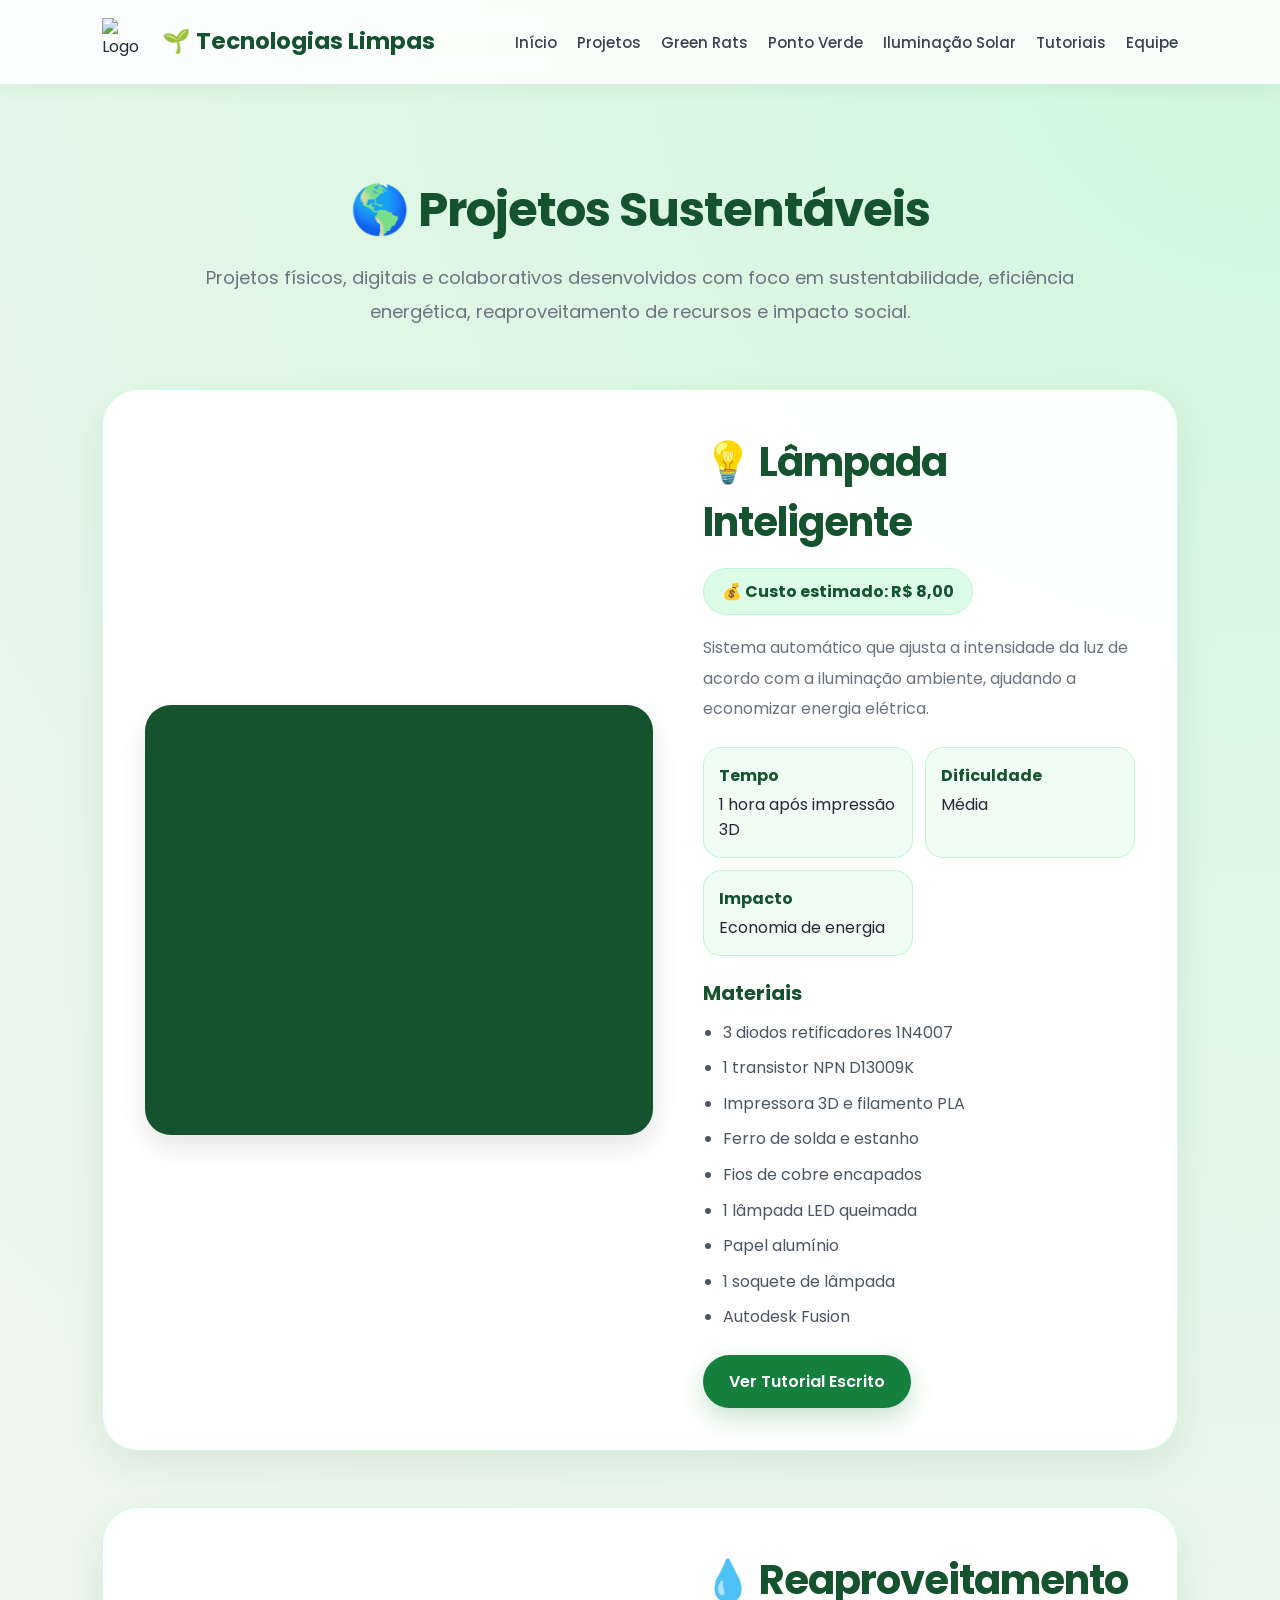
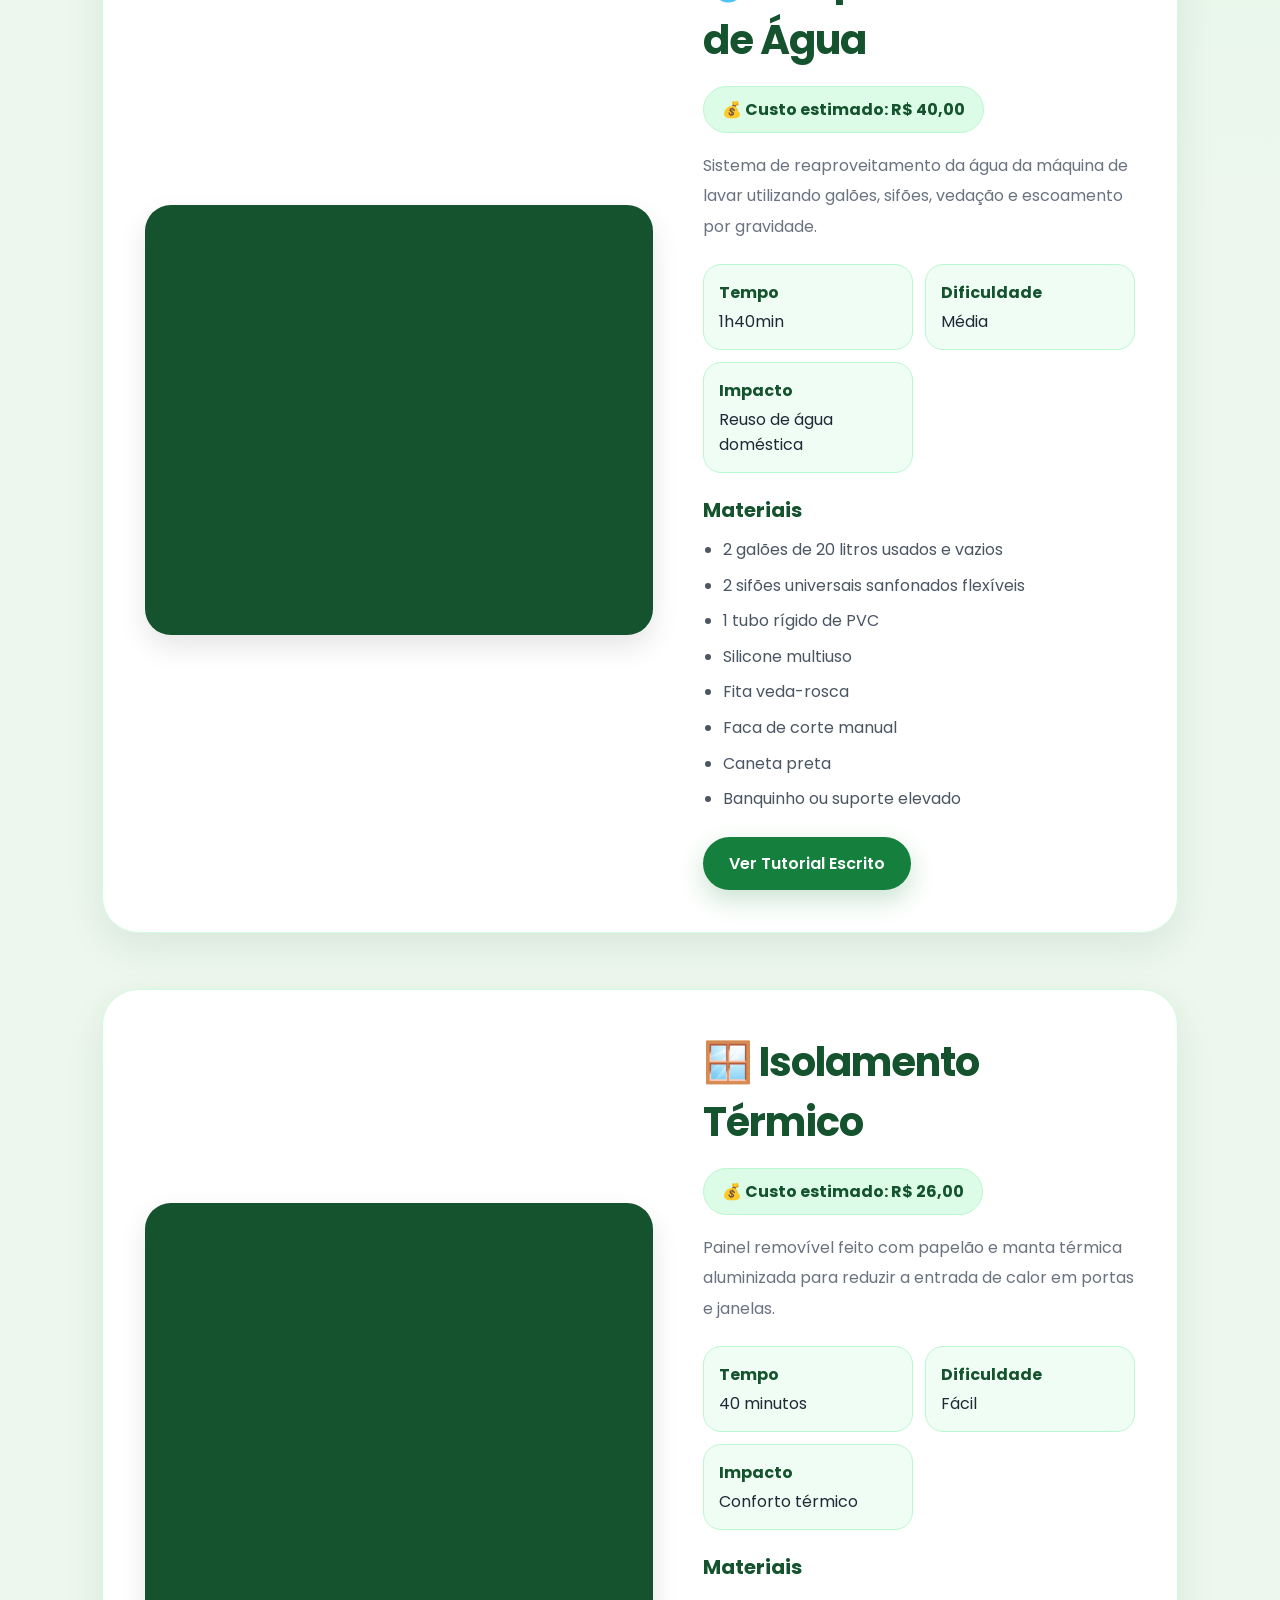
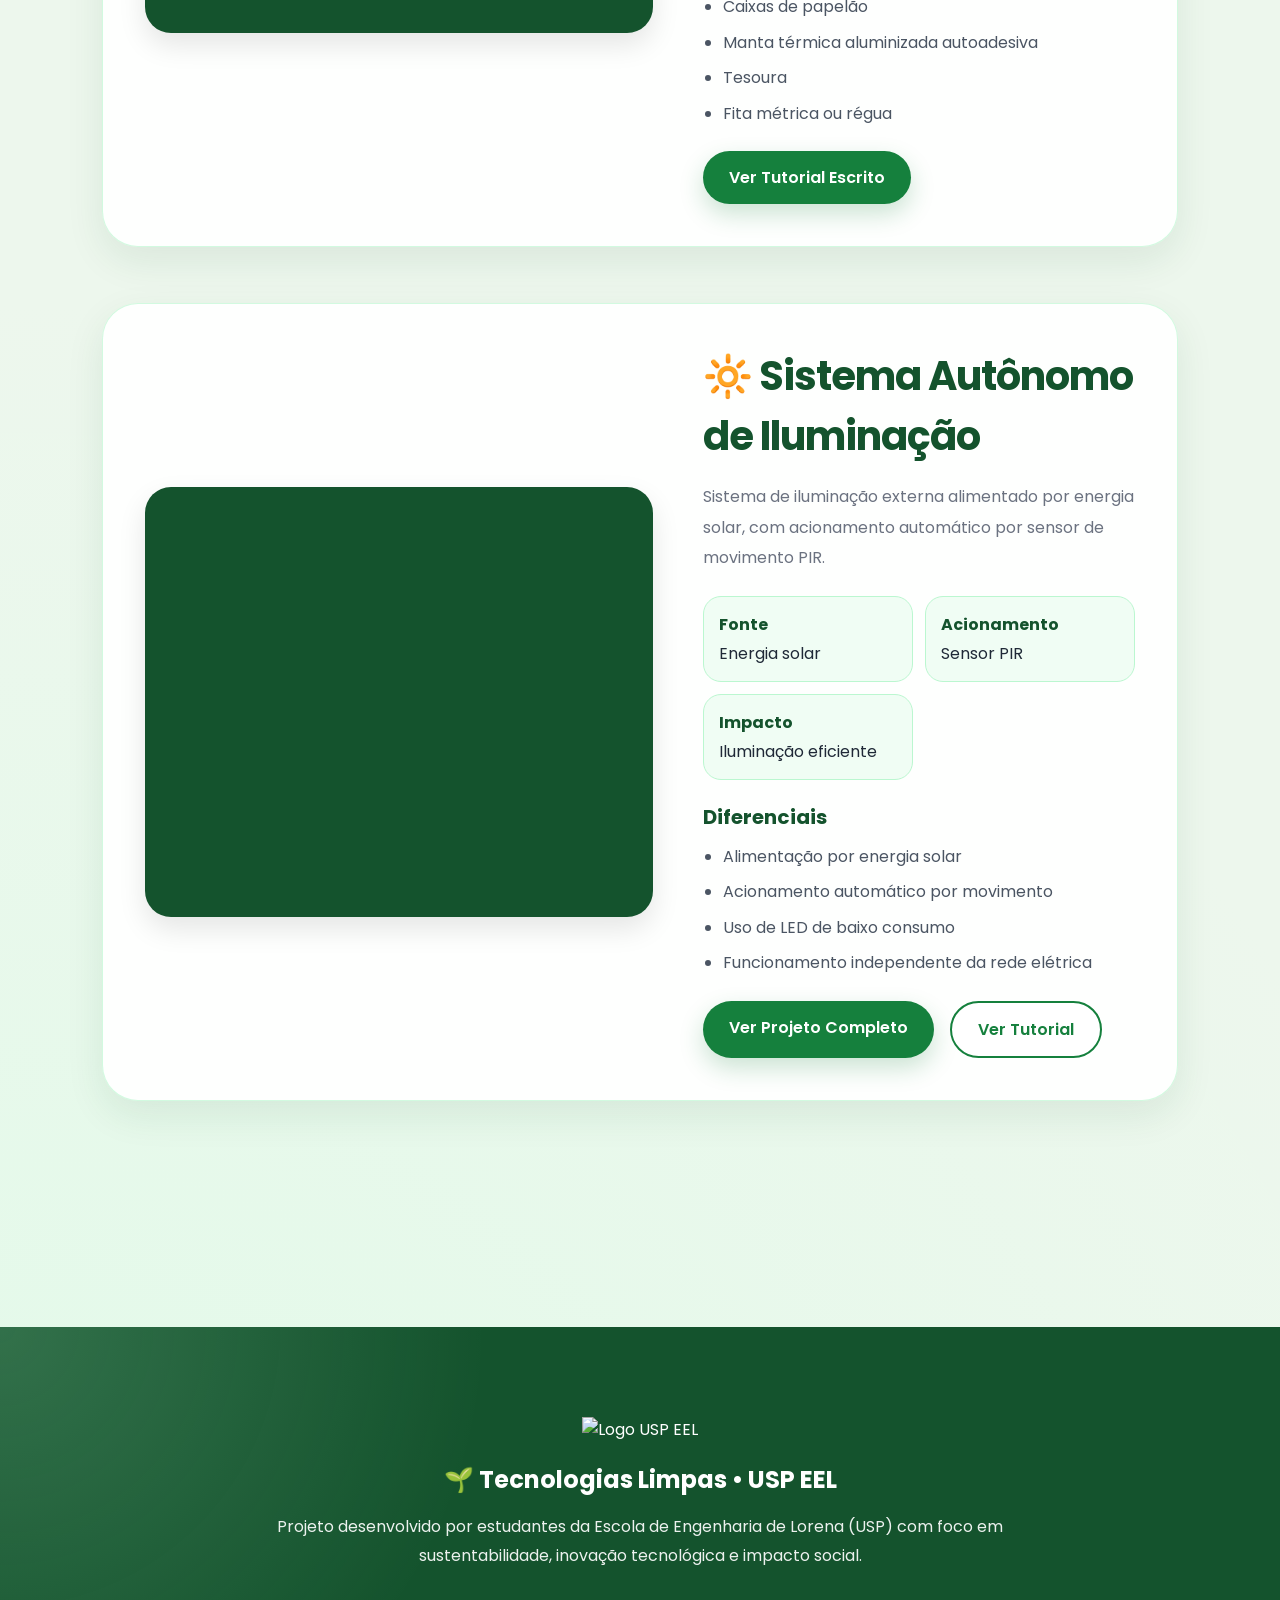
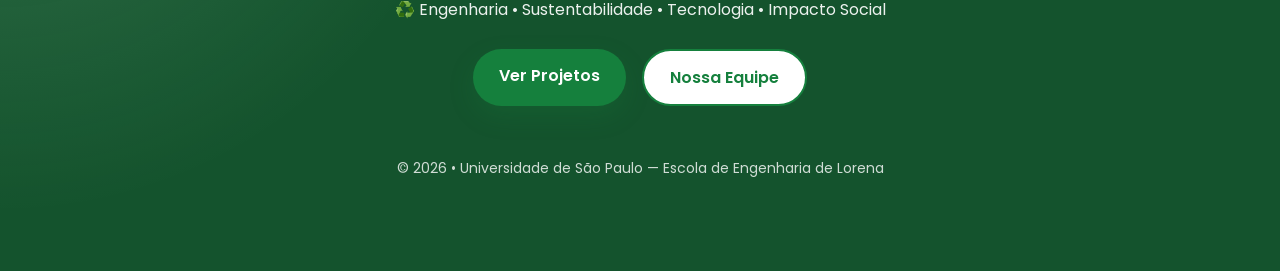
==== projetos.html @ 1d7a6097 "Add files via upload" ====
<!DOCTYPE html><html lang="pt-BR"><head><meta charset="UTF-8"><meta name="viewport" content="width=device-width, initial-scale=1.0"><title>Projetos Sustentáveis</title><link rel="preconnect" href="https://fonts.googleapis.com"><link href="https://fonts.googleapis.com/css2?family=Poppins:wght@300;400;500;600;700&display=swap" rel="stylesheet"><link rel="stylesheet" href="style.css"></head><body><nav>
  <div class="logo"><img src="logo2.png" alt="Logo USP EEL"><h2>🌱 Tecnologias Limpas</h2></div>
  <div class="menu">
    <a href="index.html">Início</a><a href="projetos.html">Projetos</a><a href="greenrats.html">Green Rats</a><a href="pontoverde.html">Ponto Verde</a><a href="sistema.html">Iluminação Solar</a><a href="tutoriais.html">Tutoriais</a><a href="equipe.html">Equipe</a>
  </div>
</nav><section><div class="section-title"><h2>🌎 Projetos Sustentáveis</h2><p>Projetos físicos, digitais e colaborativos desenvolvidos com foco em sustentabilidade, eficiência energética, reaproveitamento de recursos e impacto social.</p></div>
<div class="project"><iframe src="https://www.youtube.com/embed/LQxOtTOonhw" title="Tutorial Lâmpada Inteligente" allowfullscreen></iframe><div class="project-content"><h3>💡 Lâmpada Inteligente</h3><span class="badge">💰 Custo estimado: R$ 8,00</span><p>Sistema automático que ajusta a intensidade da luz de acordo com a iluminação ambiente, ajudando a economizar energia elétrica.</p><div class="info-panel"><div class="info-item"><strong>Tempo</strong>1 hora após impressão 3D</div><div class="info-item"><strong>Dificuldade</strong>Média</div><div class="info-item"><strong>Impacto</strong>Economia de energia</div></div><h4>Materiais</h4><ul><li>3 diodos retificadores 1N4007</li><li>1 transistor NPN D13009K</li><li>Impressora 3D e filamento PLA</li><li>Ferro de solda e estanho</li><li>Fios de cobre encapados</li><li>1 lâmpada LED queimada</li><li>Papel alumínio</li><li>1 soquete de lâmpada</li><li>Autodesk Fusion</li></ul><a href="tutoriais.html#lampada" class="btn btn-primary">Ver Tutorial Escrito</a></div></div>
<div class="project"><iframe src="https://www.youtube.com/embed/k5P3YlL3Qps" title="Tutorial Reaproveitamento de Água" allowfullscreen></iframe><div class="project-content"><h3>💧 Reaproveitamento de Água</h3><span class="badge">💰 Custo estimado: R$ 40,00</span><p>Sistema de reaproveitamento da água da máquina de lavar utilizando galões, sifões, vedação e escoamento por gravidade.</p><div class="info-panel"><div class="info-item"><strong>Tempo</strong>1h40min</div><div class="info-item"><strong>Dificuldade</strong>Média</div><div class="info-item"><strong>Impacto</strong>Reuso de água doméstica</div></div><h4>Materiais</h4><ul><li>2 galões de 20 litros usados e vazios</li><li>2 sifões universais sanfonados flexíveis</li><li>1 tubo rígido de PVC</li><li>Silicone multiuso</li><li>Fita veda-rosca</li><li>Faca de corte manual</li><li>Caneta preta</li><li>Banquinho ou suporte elevado</li></ul><a href="tutoriais.html#agua" class="btn btn-primary">Ver Tutorial Escrito</a></div></div>
<div class="project"><iframe src="https://www.youtube.com/embed/saBxbxxg36w" title="Tutorial Isolamento Térmico" allowfullscreen></iframe><div class="project-content"><h3>🪟 Isolamento Térmico</h3><span class="badge">💰 Custo estimado: R$ 26,00</span><p>Painel removível feito com papelão e manta térmica aluminizada para reduzir a entrada de calor em portas e janelas.</p><div class="info-panel"><div class="info-item"><strong>Tempo</strong>40 minutos</div><div class="info-item"><strong>Dificuldade</strong>Fácil</div><div class="info-item"><strong>Impacto</strong>Conforto térmico</div></div><h4>Materiais</h4><ul><li>Caixas de papelão</li><li>Manta térmica aluminizada autoadesiva</li><li>Tesoura</li><li>Fita métrica ou régua</li></ul><a href="tutoriais.html#manta" class="btn btn-primary">Ver Tutorial Escrito</a></div></div>
<div class="project"><iframe src="https://www.youtube.com/embed/UAhFJ_pYkPs" title="Sistema Autônomo de Iluminação" allowfullscreen></iframe><div class="project-content"><h3>🔆 Sistema Autônomo de Iluminação</h3><p>Sistema de iluminação externa alimentado por energia solar, com acionamento automático por sensor de movimento PIR.</p><div class="info-panel"><div class="info-item"><strong>Fonte</strong>Energia solar</div><div class="info-item"><strong>Acionamento</strong>Sensor PIR</div><div class="info-item"><strong>Impacto</strong>Iluminação eficiente</div></div><h4>Diferenciais</h4><ul><li>Alimentação por energia solar</li><li>Acionamento automático por movimento</li><li>Uso de LED de baixo consumo</li><li>Funcionamento independente da rede elétrica</li></ul><div class="buttons"><a href="sistema.html" class="btn btn-primary">Ver Projeto Completo</a><a href="tutoriais.html#sistema" class="btn btn-secondary">Ver Tutorial</a></div></div></div></section><footer>
  <img src="logo2.png" alt="Logo USP EEL">
  <h2>🌱 Tecnologias Limpas • USP EEL</h2>
  <p>Projeto desenvolvido por estudantes da Escola de Engenharia de Lorena (USP) com foco em sustentabilidade, inovação tecnológica e impacto social.</p><br>
  <p>♻️ Engenharia • Sustentabilidade • Tecnologia • Impacto Social</p><br>
  <div class="buttons" style="justify-content:center;"><a href="projetos.html" class="btn btn-primary">Ver Projetos</a><a href="equipe.html" class="btn btn-secondary" style="background:white;">Nossa Equipe</a></div><br><br>
  <p style="font-size:14px; opacity:0.8;">© 2026 • Universidade de São Paulo — Escola de Engenharia de Lorena</p>
</footer><button id="topBtn" onclick="window.scrollTo({top:0, behavior:'smooth'})">↑</button><script src="script.js"></script></body></html>
---- style.css ----
/* =========================================================
   TECNOLOGIAS LIMPAS • USP EEL
   style.css — versão organizada e melhorada
   ========================================================= */

/* =========================
   RESET E BASE
   ========================= */

* {
  margin: 0;
  padding: 0;
  box-sizing: border-box;
  font-family: "Poppins", sans-serif;
}

html {
  scroll-behavior: smooth;
}

body {
  background:
    radial-gradient(circle at top right, rgba(187, 247, 208, 0.55), transparent 35%),
    radial-gradient(circle at bottom left, rgba(220, 252, 231, 0.75), transparent 30%),
    #edf7ed;
  color: #1f2937;
  overflow-x: hidden;
}

img,
iframe {
  max-width: 100%;
}

::selection {
  background: #bbf7d0;
  color: #14532d;
}

/* =========================
   NAVBAR
   ========================= */

nav {
  width: 100%;
  padding: 18px 8%;
  display: flex;
  justify-content: space-between;
  align-items: center;
  position: sticky;
  top: 0;
  z-index: 999;
  background: rgba(255, 255, 255, 0.86);
  backdrop-filter: blur(14px);
  box-shadow: 0 2px 18px rgba(20, 83, 45, 0.08);
}

.logo {
  display: flex;
  align-items: center;
  gap: 12px;
}

.logo img {
  width: 48px;
  height: 48px;
  object-fit: contain;
}

.logo h2 {
  color: #14532d;
  font-size: 23px;
  font-weight: 700;
  line-height: 1.2;
}

.menu {
  display: flex;
  align-items: center;
  gap: 20px;
  flex-wrap: wrap;
}

.menu a {
  text-decoration: none;
  color: #374151;
  font-weight: 500;
  font-size: 15px;
  transition: 0.3s ease;
}

.menu a:hover {
  color: #15803d;
}

/* =========================
   BOTÕES E BADGES
   ========================= */

.buttons {
  display: flex;
  gap: 16px;
  flex-wrap: wrap;
}

.btn {
  padding: 14px 26px;
  border-radius: 999px;
  text-decoration: none;
  font-weight: 600;
  transition: 0.3s ease;
  display: inline-block;
}

.btn-primary {
  background: #15803d;
  color: white;
  box-shadow: 0 10px 24px rgba(21, 128, 61, 0.22);
}

.btn-primary:hover {
  background: #166534;
  transform: translateY(-3px);
}

.btn-secondary {
  border: 2px solid #15803d;
  color: #15803d;
  background: white;
}

.btn-secondary:hover {
  background: #dcfce7;
  transform: translateY(-3px);
}

.badge {
  display: inline-block;
  background: #dcfce7;
  color: #14532d;
  padding: 10px 18px;
  border-radius: 999px;
  font-weight: 700;
  margin-bottom: 18px;
  border: 1px solid #bbf7d0;
}

/* =========================
   HERO
   ========================= */

.hero {
  min-height: 90vh;
  display: flex;
  align-items: center;
  justify-content: space-between;
  gap: 70px;
  padding: 105px 8%;
  position: relative;
}

.hero::before {
  content: "";
  position: absolute;
  width: 540px;
  height: 540px;
  background: #bbf7d0;
  border-radius: 50%;
  filter: blur(130px);
  top: -140px;
  right: -130px;
  z-index: -1;
}

.hero-text {
  flex: 1;
}

.hero-text span {
  background: #dcfce7;
  color: #166534;
  padding: 10px 20px;
  border-radius: 999px;
  display: inline-block;
  margin-bottom: 25px;
  font-weight: 600;
  font-size: 14px;
}

.hero-text h1 {
  font-size: clamp(44px, 6vw, 72px);
  line-height: 1.08;
  color: #14532d;
  margin-bottom: 25px;
  letter-spacing: -2px;
}

.hero-text p {
  color: #4b5563;
  font-size: 20px;
  line-height: 1.9;
  margin-bottom: 35px;
  max-width: 720px;
}

.hero-image {
  flex: 1;
  text-align: center;
}

.hero-image img {
  width: 100%;
  max-width: 470px;
  max-height: 470px;
  object-fit: contain;
  display: block;
  margin: auto;
  animation: floatLogo 4.5s ease-in-out infinite;
}

@keyframes floatLogo {
  0% {
    transform: translateY(0);
  }

  50% {
    transform: translateY(-12px);
  }

  100% {
    transform: translateY(0);
  }
}

/* =========================
   SEÇÕES
   ========================= */

section {
  padding: 90px 8%;
}

.section-title {
  text-align: center;
  margin-bottom: 60px;
}

.section-title h2 {
  font-size: clamp(34px, 4vw, 48px);
  color: #14532d;
  margin-bottom: 15px;
  letter-spacing: -1px;
}

.section-title p {
  max-width: 880px;
  margin: auto;
  color: #6b7280;
  line-height: 1.9;
  font-size: 18px;
}

/* =========================
   CARDS
   ========================= */

.cards {
  display: grid;
  grid-template-columns: repeat(auto-fit, minmax(250px, 1fr));
  gap: 28px;
}

.card {
  background: rgba(255, 255, 255, 0.93);
  padding: 32px;
  border-radius: 30px;
  box-shadow: 0 12px 32px rgba(20, 83, 45, 0.08);
  border: 1px solid rgba(187, 247, 208, 0.55);
  transition: 0.3s ease;
}

.card:hover {
  transform: translateY(-8px);
  box-shadow: 0 18px 42px rgba(20, 83, 45, 0.12);
}

.card h3 {
  color: #166534;
  margin-bottom: 15px;
  font-size: 24px;
}

.card p {
  color: #6b7280;
  line-height: 1.9;
}

/* =========================
   PROJETOS
   ========================= */

.project {
  min-height: 75vh;
  display: grid;
  grid-template-columns: 1.08fr 0.92fr;
  gap: 50px;
  align-items: center;
  background: rgba(255, 255, 255, 0.95);
  border-radius: 36px;
  padding: 42px;
  margin-bottom: 56px;
  box-shadow: 0 14px 38px rgba(20, 83, 45, 0.09);
  border: 1px solid rgba(187, 247, 208, 0.65);
}

.project img {
  width: 100%;
  max-width: 560px;
  max-height: 440px;
  object-fit: cover;
  border-radius: 26px;
  display: block;
  margin: auto;
  box-shadow: 0 10px 26px rgba(0, 0, 0, 0.08);
}

.project iframe {
  width: 100%;
  height: 430px;
  border: none;
  border-radius: 26px;
  box-shadow: 0 12px 28px rgba(0, 0, 0, 0.1);
  background: #14532d;
}

.project-content h3 {
  font-size: clamp(30px, 3.5vw, 40px);
  color: #14532d;
  margin-bottom: 16px;
  letter-spacing: -1px;
}

.project-content h4 {
  color: #14532d;
  margin-bottom: 12px;
  font-size: 20px;
}

.project-content p {
  color: #6b7280;
  line-height: 1.9;
  margin-bottom: 20px;
}

.project-content ul {
  padding-left: 20px;
  margin-bottom: 25px;
}

.project-content li {
  margin-bottom: 10px;
  color: #4b5563;
  line-height: 1.6;
}

/* =========================
   PAINEL DE INFORMAÇÕES
   ========================= */

.info-panel {
  display: grid;
  grid-template-columns: repeat(auto-fit, minmax(145px, 1fr));
  gap: 12px;
  margin: 22px 0;
}

.info-item {
  background: #f0fdf4;
  border: 1px solid #bbf7d0;
  padding: 15px;
  border-radius: 18px;
}

.info-item strong {
  color: #14532d;
  display: block;
  margin-bottom: 4px;
}

/* =========================
   TUTORIAIS
   ========================= */

.tutorial {
  background: rgba(255, 255, 255, 0.95);
  padding: 42px;
  border-radius: 36px;
  margin-bottom: 46px;
  box-shadow: 0 14px 38px rgba(20, 83, 45, 0.09);
  border: 1px solid rgba(187, 247, 208, 0.65);
}

.tutorial h3 {
  color: #14532d;
  margin-bottom: 25px;
  font-size: clamp(28px, 3vw, 36px);
}

.step {
  margin-bottom: 25px;
}

.step h4 {
  color: #15803d;
  margin-bottom: 10px;
  font-size: 20px;
}

.step p {
  color: #4b5563;
  line-height: 1.9;
}

/* =========================
   FOOTER
   ========================= */

footer {
  background:
    radial-gradient(circle at top left, rgba(187, 247, 208, 0.18), transparent 35%),
    #14532d;
  color: white;
  padding: 90px 8%;
  margin-top: 80px;
  text-align: center;
}

footer img {
  width: 76px;
  margin-bottom: 20px;
}

footer h2 {
  margin-bottom: 16px;
}

footer p {
  max-width: 820px;
  margin: auto;
  line-height: 1.8;
  opacity: 0.92;
}

/* =========================
   BOTÃO VOLTAR AO TOPO
   ========================= */

#topBtn {
  position: fixed;
  right: 22px;
  bottom: 22px;
  width: 46px;
  height: 46px;
  border: none;
  border-radius: 50%;
  background: #15803d;
  color: white;
  font-size: 22px;
  cursor: pointer;
  display: none;
  box-shadow: 0 8px 20px rgba(0, 0, 0, 0.18);
  z-index: 999;
}

/* =========================
   RESPONSIVO
   ========================= */

@media (max-width: 1000px) {
  nav {
    flex-direction: column;
    gap: 18px;
  }

  .menu {
    justify-content: center;
  }

  .hero {
    flex-direction: column;
    text-align: center;
    padding-top: 80px;
  }

  .hero-text p {
    margin-left: auto;
    margin-right: auto;
  }

  .buttons {
    justify-content: center;
  }

  .project {
    grid-template-columns: 1fr;
    min-height: auto;
  }

  .project iframe {
    height: 320px;
  }
}

@media (max-width: 600px) {
  .logo h2 {
    font-size: 19px;
  }

  .menu {
    gap: 14px;
  }

  .menu a {
    font-size: 14px;
  }

  section {
    padding: 70px 6%;
  }

  .hero-text h1 {
    font-size: 42px;
  }

  .hero-text p {
    font-size: 17px;
  }

  .project,
  .tutorial,
  .card {
    padding: 25px;
  }

  .project iframe {
    height: 260px;
  }
}
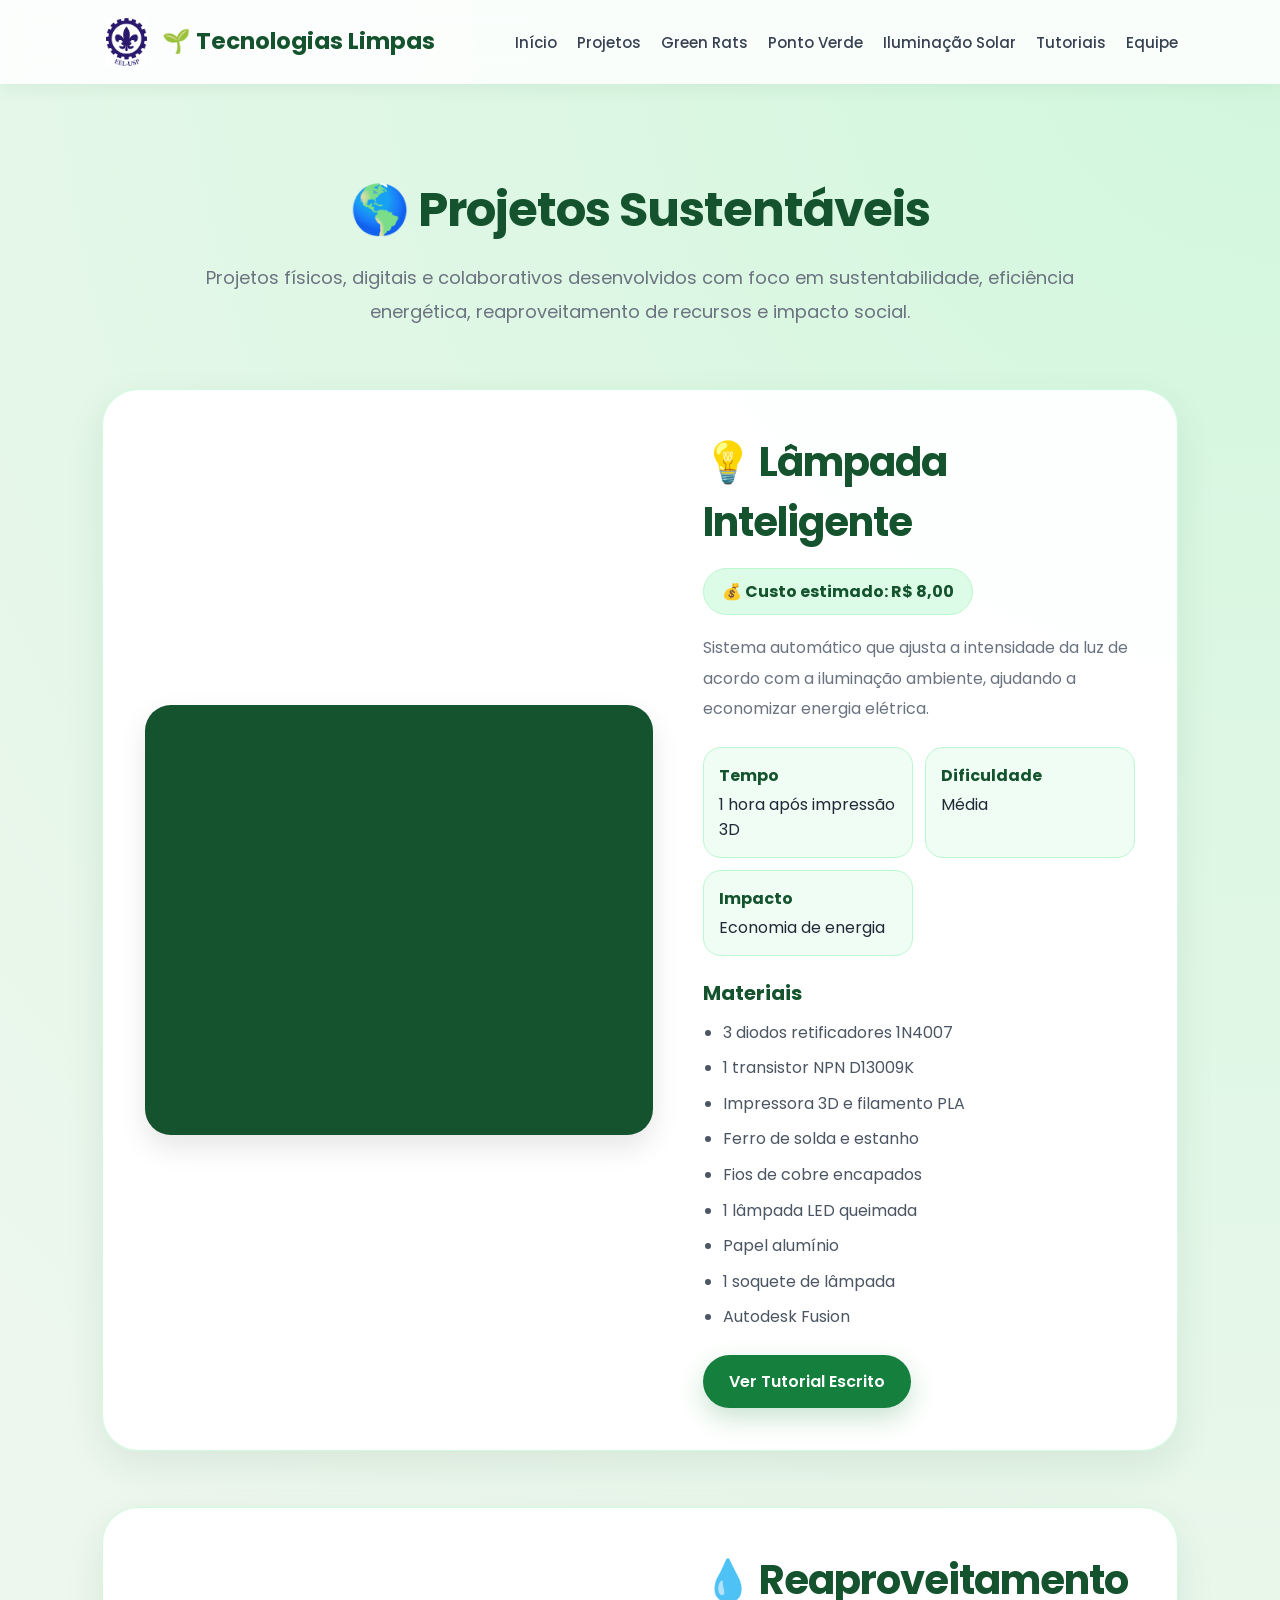
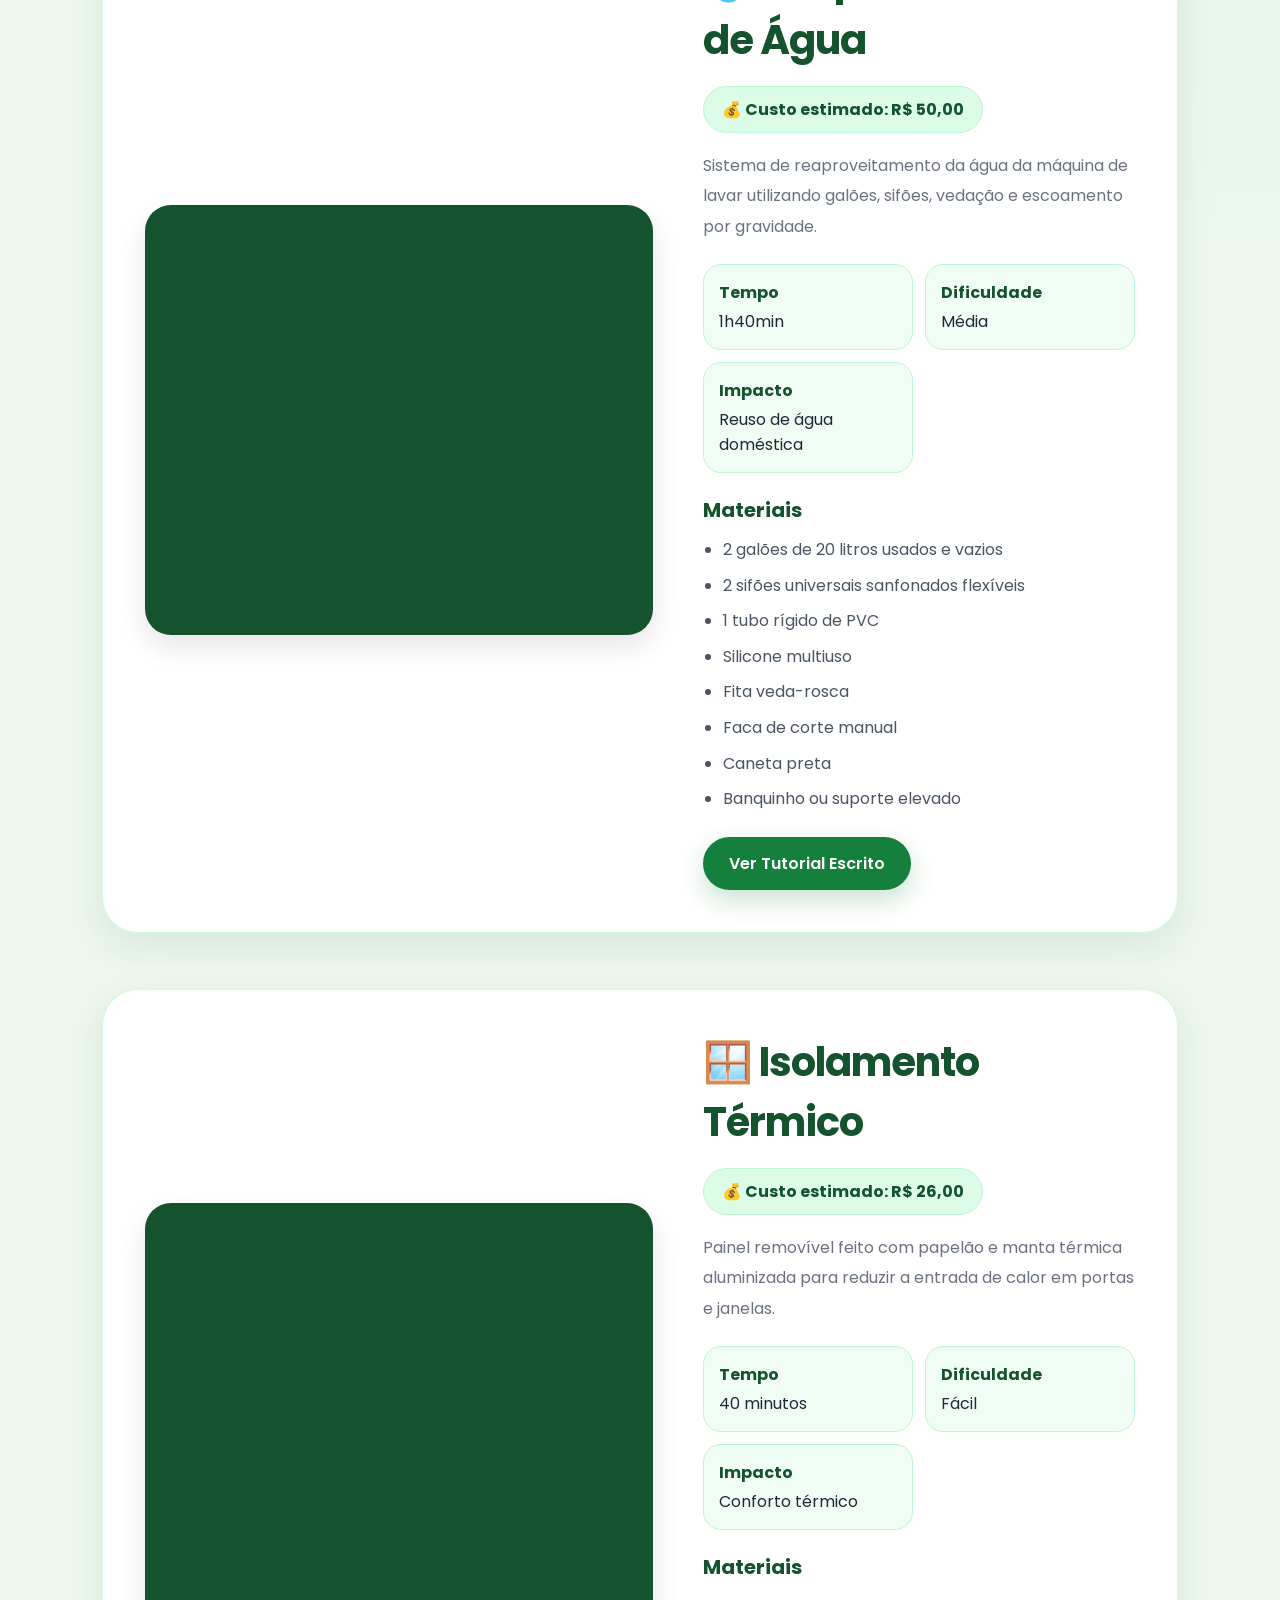
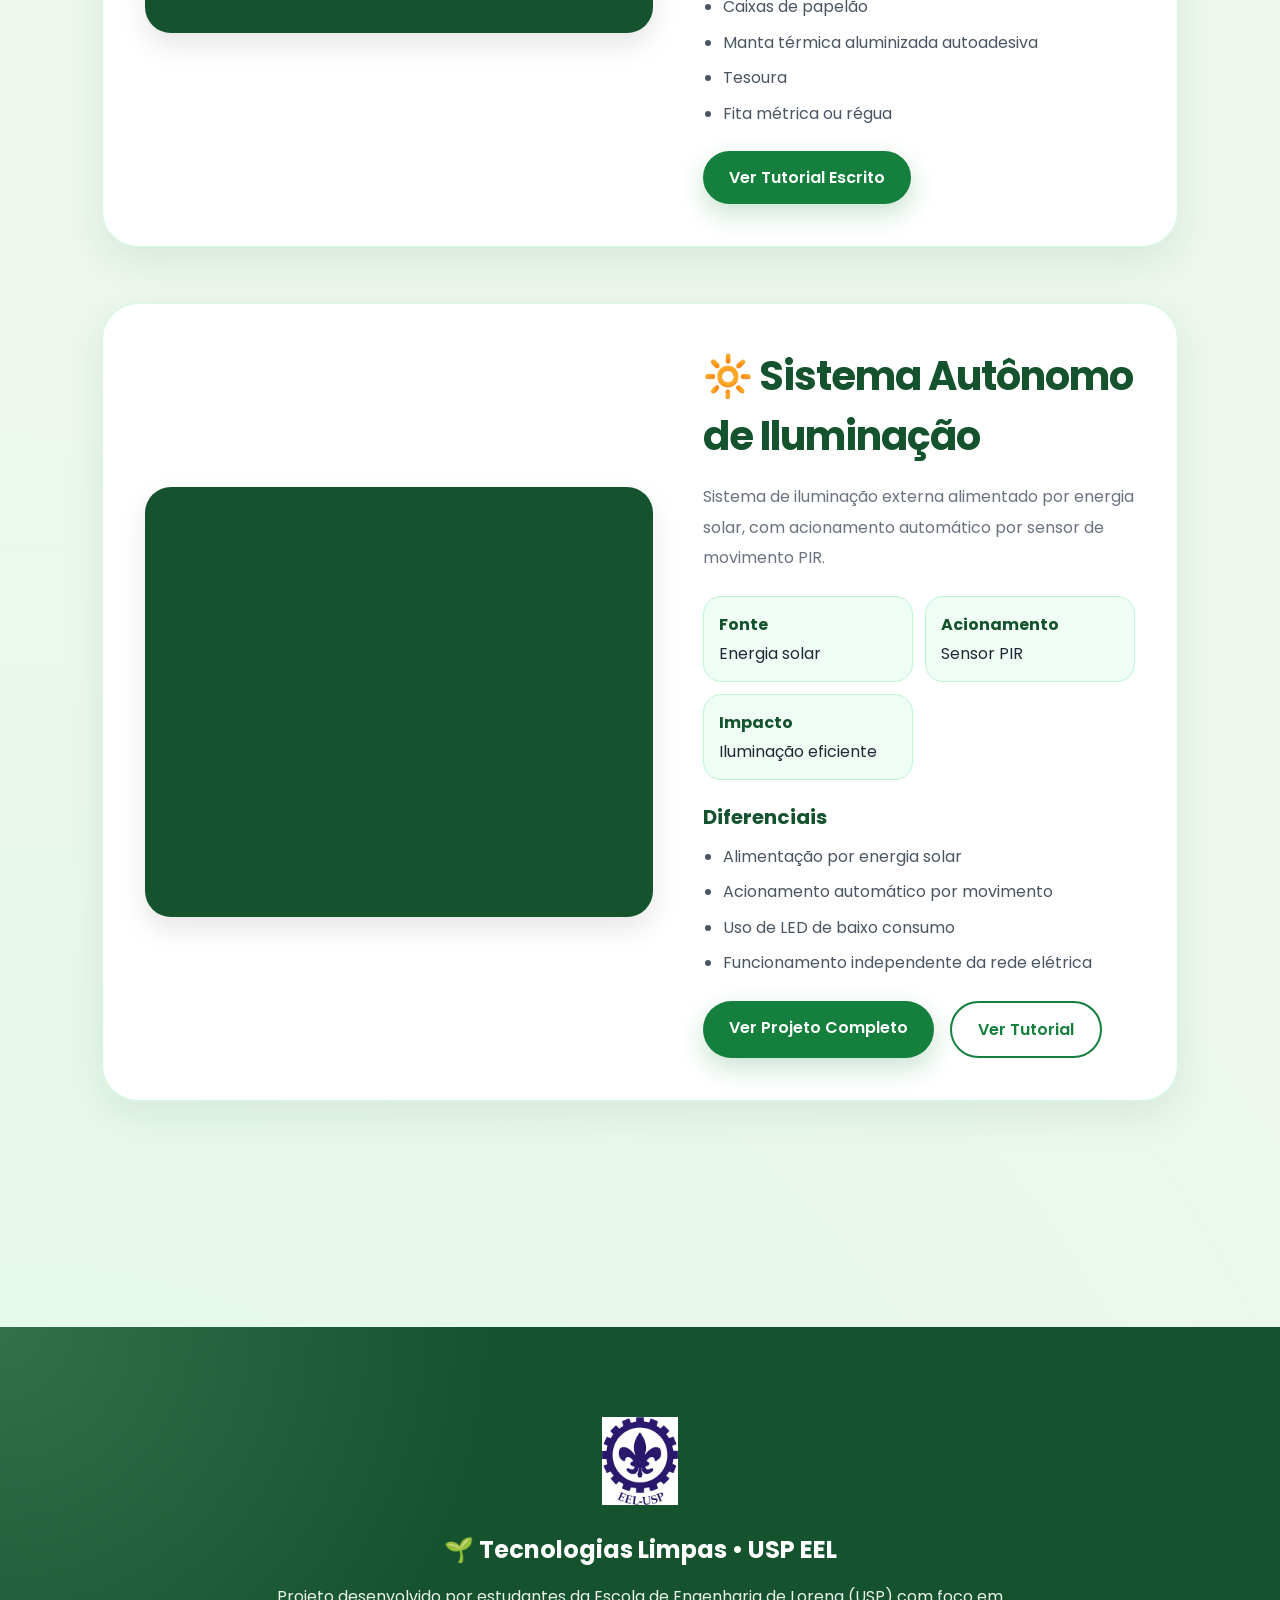
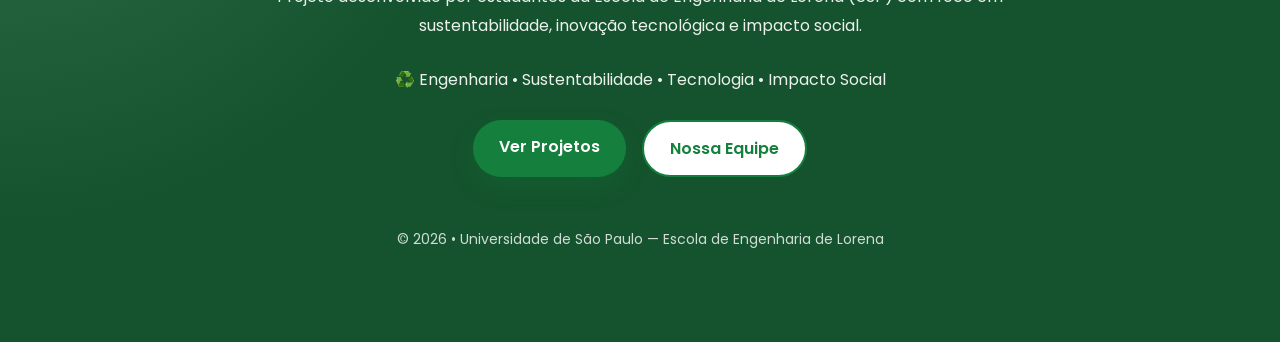
==== commit 888cd254: "Update projetos.html" ====
--- a/projetos.html
+++ b/projetos.html
@@ -5,7 +5,7 @@
   </div>
 </nav><section><div class="section-title"><h2>🌎 Projetos Sustentáveis</h2><p>Projetos físicos, digitais e colaborativos desenvolvidos com foco em sustentabilidade, eficiência energética, reaproveitamento de recursos e impacto social.</p></div>
 <div class="project"><iframe src="https://www.youtube.com/embed/LQxOtTOonhw" title="Tutorial Lâmpada Inteligente" allowfullscreen></iframe><div class="project-content"><h3>💡 Lâmpada Inteligente</h3><span class="badge">💰 Custo estimado: R$ 8,00</span><p>Sistema automático que ajusta a intensidade da luz de acordo com a iluminação ambiente, ajudando a economizar energia elétrica.</p><div class="info-panel"><div class="info-item"><strong>Tempo</strong>1 hora após impressão 3D</div><div class="info-item"><strong>Dificuldade</strong>Média</div><div class="info-item"><strong>Impacto</strong>Economia de energia</div></div><h4>Materiais</h4><ul><li>3 diodos retificadores 1N4007</li><li>1 transistor NPN D13009K</li><li>Impressora 3D e filamento PLA</li><li>Ferro de solda e estanho</li><li>Fios de cobre encapados</li><li>1 lâmpada LED queimada</li><li>Papel alumínio</li><li>1 soquete de lâmpada</li><li>Autodesk Fusion</li></ul><a href="tutoriais.html#lampada" class="btn btn-primary">Ver Tutorial Escrito</a></div></div>
-<div class="project"><iframe src="https://www.youtube.com/embed/k5P3YlL3Qps" title="Tutorial Reaproveitamento de Água" allowfullscreen></iframe><div class="project-content"><h3>💧 Reaproveitamento de Água</h3><span class="badge">💰 Custo estimado: R$ 40,00</span><p>Sistema de reaproveitamento da água da máquina de lavar utilizando galões, sifões, vedação e escoamento por gravidade.</p><div class="info-panel"><div class="info-item"><strong>Tempo</strong>1h40min</div><div class="info-item"><strong>Dificuldade</strong>Média</div><div class="info-item"><strong>Impacto</strong>Reuso de água doméstica</div></div><h4>Materiais</h4><ul><li>2 galões de 20 litros usados e vazios</li><li>2 sifões universais sanfonados flexíveis</li><li>1 tubo rígido de PVC</li><li>Silicone multiuso</li><li>Fita veda-rosca</li><li>Faca de corte manual</li><li>Caneta preta</li><li>Banquinho ou suporte elevado</li></ul><a href="tutoriais.html#agua" class="btn btn-primary">Ver Tutorial Escrito</a></div></div>
+<div class="project"><iframe src="https://www.youtube.com/embed/k5P3YlL3Qps" title="Tutorial Reaproveitamento de Água" allowfullscreen></iframe><div class="project-content"><h3>💧 Reaproveitamento de Água</h3><span class="badge">💰 Custo estimado: R$ 50,00</span><p>Sistema de reaproveitamento da água da máquina de lavar utilizando galões, sifões, vedação e escoamento por gravidade.</p><div class="info-panel"><div class="info-item"><strong>Tempo</strong>1h40min</div><div class="info-item"><strong>Dificuldade</strong>Média</div><div class="info-item"><strong>Impacto</strong>Reuso de água doméstica</div></div><h4>Materiais</h4><ul><li>2 galões de 20 litros usados e vazios</li><li>2 sifões universais sanfonados flexíveis</li><li>1 tubo rígido de PVC</li><li>Silicone multiuso</li><li>Fita veda-rosca</li><li>Faca de corte manual</li><li>Caneta preta</li><li>Banquinho ou suporte elevado</li></ul><a href="tutoriais.html#agua" class="btn btn-primary">Ver Tutorial Escrito</a></div></div>
 <div class="project"><iframe src="https://www.youtube.com/embed/saBxbxxg36w" title="Tutorial Isolamento Térmico" allowfullscreen></iframe><div class="project-content"><h3>🪟 Isolamento Térmico</h3><span class="badge">💰 Custo estimado: R$ 26,00</span><p>Painel removível feito com papelão e manta térmica aluminizada para reduzir a entrada de calor em portas e janelas.</p><div class="info-panel"><div class="info-item"><strong>Tempo</strong>40 minutos</div><div class="info-item"><strong>Dificuldade</strong>Fácil</div><div class="info-item"><strong>Impacto</strong>Conforto térmico</div></div><h4>Materiais</h4><ul><li>Caixas de papelão</li><li>Manta térmica aluminizada autoadesiva</li><li>Tesoura</li><li>Fita métrica ou régua</li></ul><a href="tutoriais.html#manta" class="btn btn-primary">Ver Tutorial Escrito</a></div></div>
 <div class="project"><iframe src="https://www.youtube.com/embed/UAhFJ_pYkPs" title="Sistema Autônomo de Iluminação" allowfullscreen></iframe><div class="project-content"><h3>🔆 Sistema Autônomo de Iluminação</h3><p>Sistema de iluminação externa alimentado por energia solar, com acionamento automático por sensor de movimento PIR.</p><div class="info-panel"><div class="info-item"><strong>Fonte</strong>Energia solar</div><div class="info-item"><strong>Acionamento</strong>Sensor PIR</div><div class="info-item"><strong>Impacto</strong>Iluminação eficiente</div></div><h4>Diferenciais</h4><ul><li>Alimentação por energia solar</li><li>Acionamento automático por movimento</li><li>Uso de LED de baixo consumo</li><li>Funcionamento independente da rede elétrica</li></ul><div class="buttons"><a href="sistema.html" class="btn btn-primary">Ver Projeto Completo</a><a href="tutoriais.html#sistema" class="btn btn-secondary">Ver Tutorial</a></div></div></div></section><footer>
   <img src="logo2.png" alt="Logo USP EEL">
@@ -14,4 +14,4 @@
   <p>♻️ Engenharia • Sustentabilidade • Tecnologia • Impacto Social</p><br>
   <div class="buttons" style="justify-content:center;"><a href="projetos.html" class="btn btn-primary">Ver Projetos</a><a href="equipe.html" class="btn btn-secondary" style="background:white;">Nossa Equipe</a></div><br><br>
   <p style="font-size:14px; opacity:0.8;">© 2026 • Universidade de São Paulo — Escola de Engenharia de Lorena</p>
-</footer><button id="topBtn" onclick="window.scrollTo({top:0, behavior:'smooth'})">↑</button><script src="script.js"></script></body></html>+</footer><button id="topBtn" onclick="window.scrollTo({top:0, behavior:'smooth'})">↑</button><script src="script.js"></script></body></html>
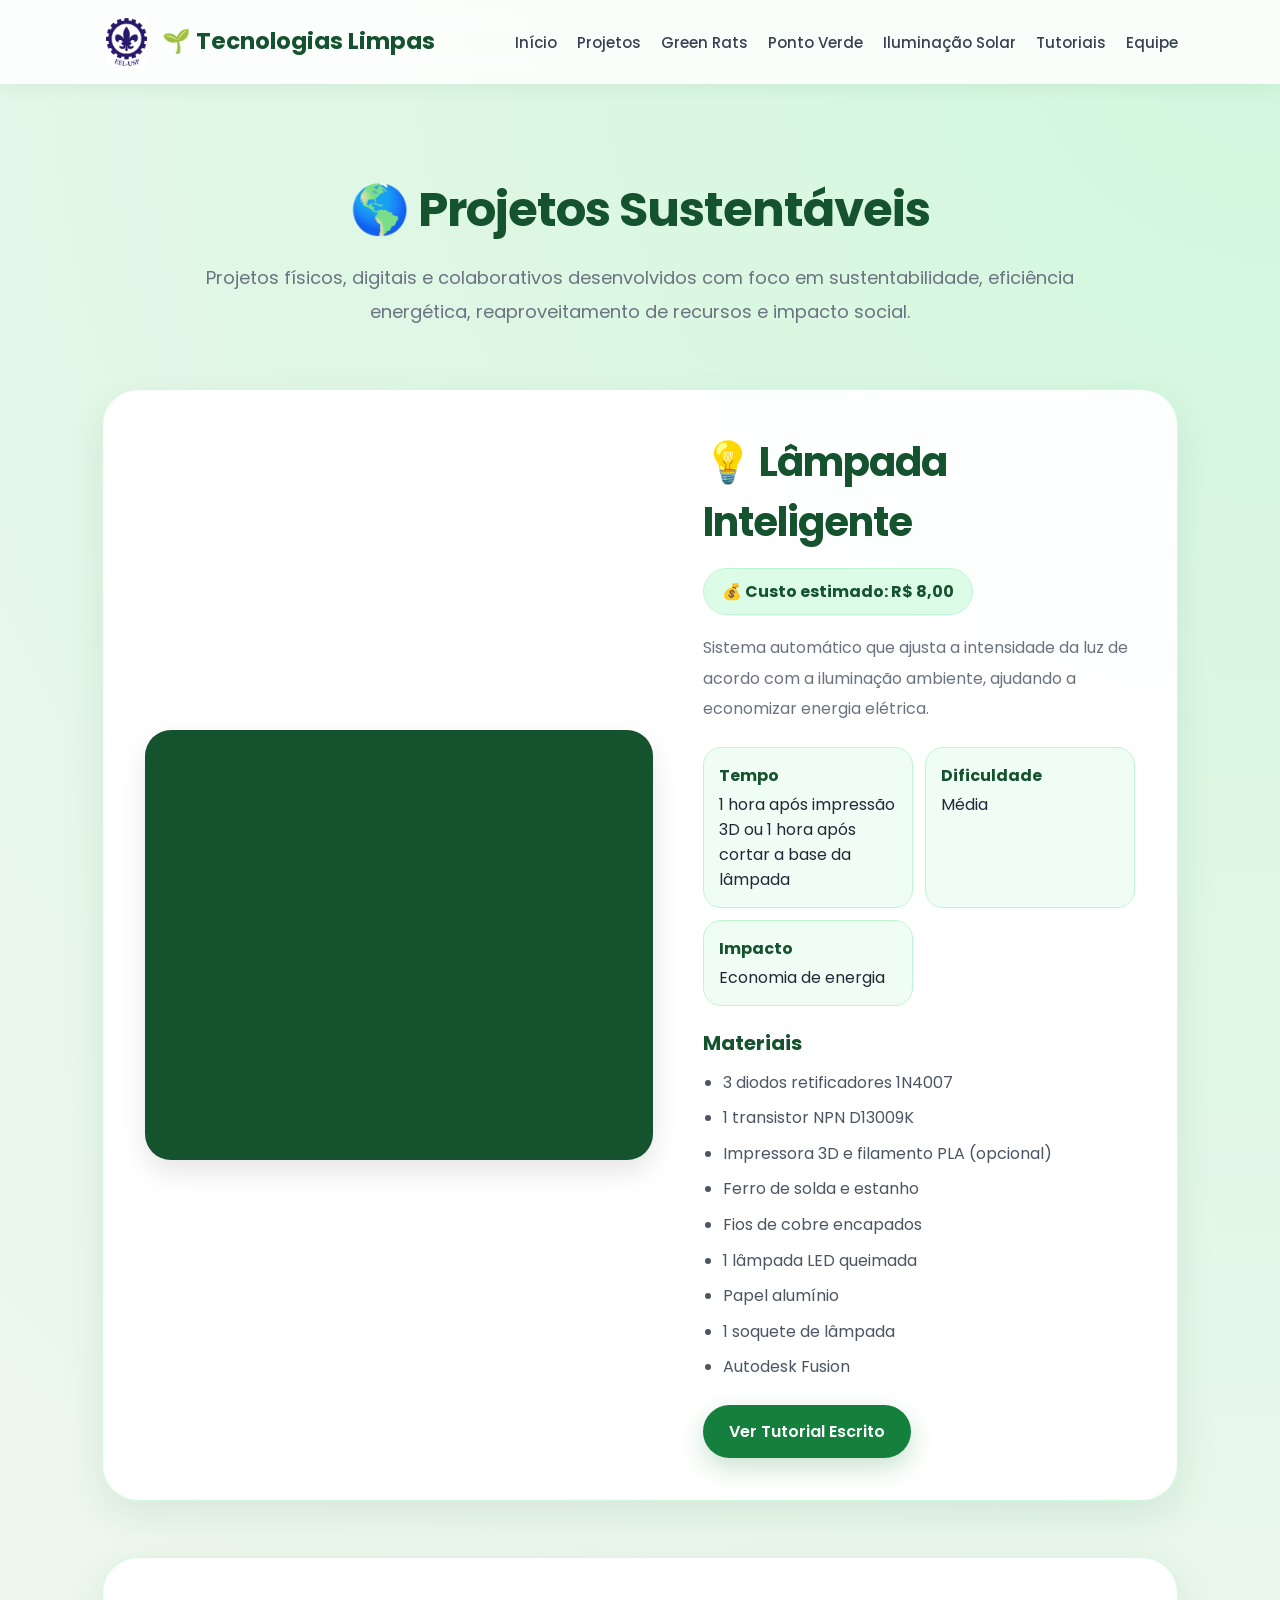
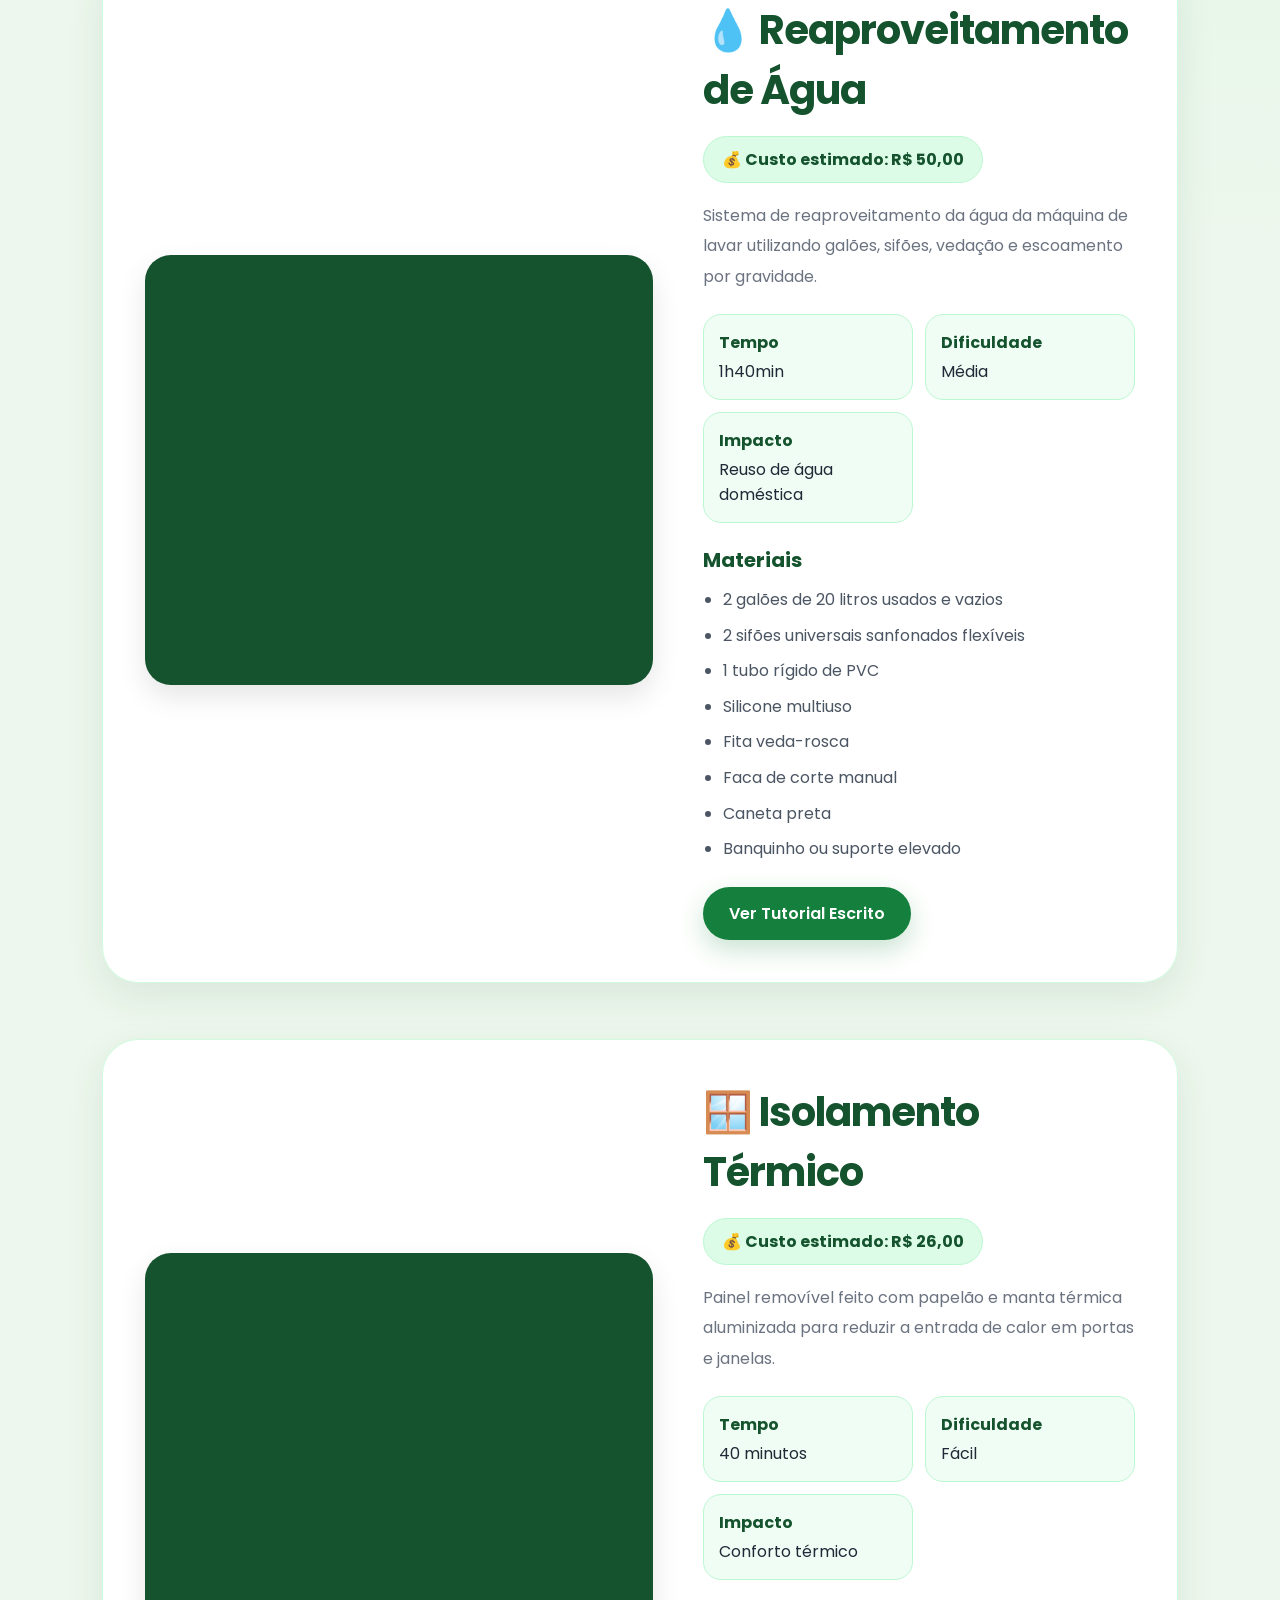
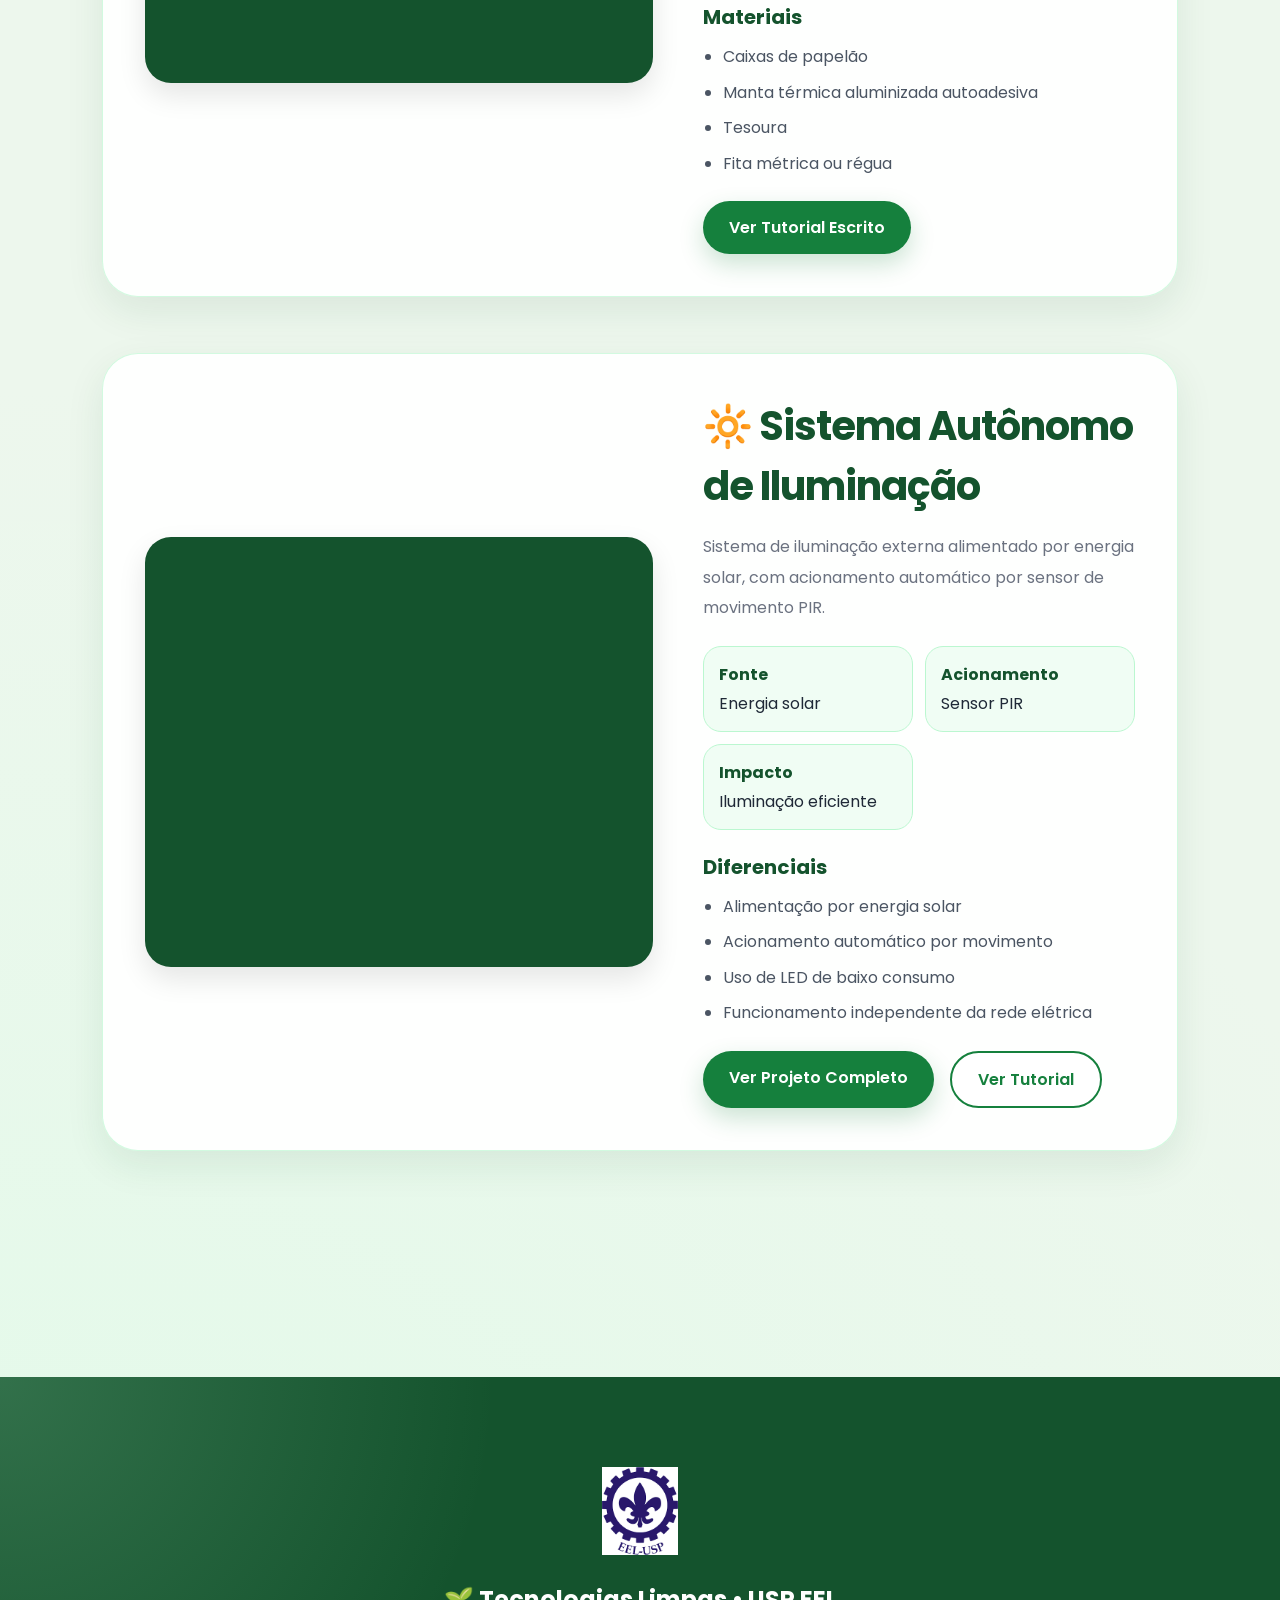
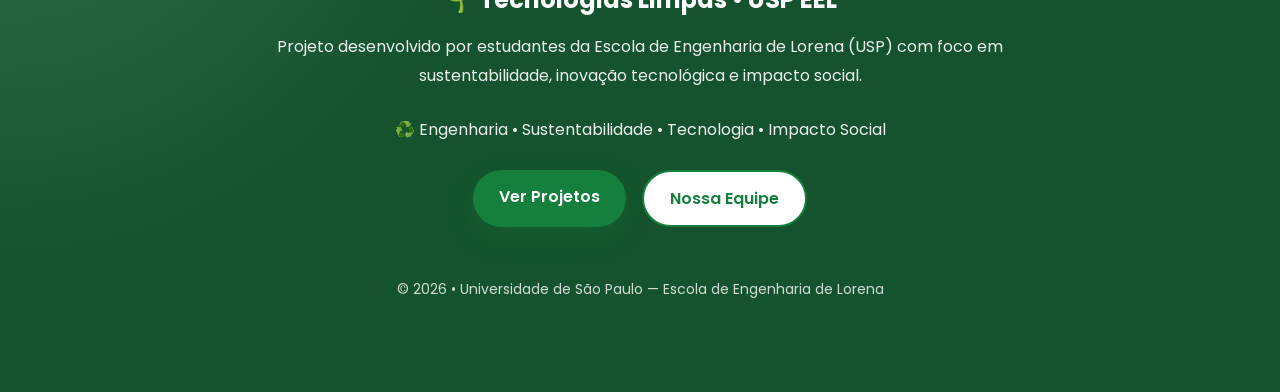
==== commit b8687f5c: "Update projetos.html Updated project details for energy-saving projects." ====
--- a/projetos.html
+++ b/projetos.html
@@ -4,7 +4,7 @@
     <a href="index.html">Início</a><a href="projetos.html">Projetos</a><a href="greenrats.html">Green Rats</a><a href="pontoverde.html">Ponto Verde</a><a href="sistema.html">Iluminação Solar</a><a href="tutoriais.html">Tutoriais</a><a href="equipe.html">Equipe</a>
   </div>
 </nav><section><div class="section-title"><h2>🌎 Projetos Sustentáveis</h2><p>Projetos físicos, digitais e colaborativos desenvolvidos com foco em sustentabilidade, eficiência energética, reaproveitamento de recursos e impacto social.</p></div>
-<div class="project"><iframe src="https://www.youtube.com/embed/LQxOtTOonhw" title="Tutorial Lâmpada Inteligente" allowfullscreen></iframe><div class="project-content"><h3>💡 Lâmpada Inteligente</h3><span class="badge">💰 Custo estimado: R$ 8,00</span><p>Sistema automático que ajusta a intensidade da luz de acordo com a iluminação ambiente, ajudando a economizar energia elétrica.</p><div class="info-panel"><div class="info-item"><strong>Tempo</strong>1 hora após impressão 3D</div><div class="info-item"><strong>Dificuldade</strong>Média</div><div class="info-item"><strong>Impacto</strong>Economia de energia</div></div><h4>Materiais</h4><ul><li>3 diodos retificadores 1N4007</li><li>1 transistor NPN D13009K</li><li>Impressora 3D e filamento PLA</li><li>Ferro de solda e estanho</li><li>Fios de cobre encapados</li><li>1 lâmpada LED queimada</li><li>Papel alumínio</li><li>1 soquete de lâmpada</li><li>Autodesk Fusion</li></ul><a href="tutoriais.html#lampada" class="btn btn-primary">Ver Tutorial Escrito</a></div></div>
+<div class="project"><iframe src="https://youtu.be/sG25ZqrBieE?si=chDlLPfL6uzaB5Mp" title="Tutorial Lâmpada Inteligente" allowfullscreen></iframe><div class="project-content"><h3>💡 Lâmpada Inteligente</h3><span class="badge">💰 Custo estimado: R$ 8,00</span><p>Sistema automático que ajusta a intensidade da luz de acordo com a iluminação ambiente, ajudando a economizar energia elétrica.</p><div class="info-panel"><div class="info-item"><strong>Tempo</strong>1 hora após impressão 3D ou 1 hora após cortar a base da lâmpada</div><div class="info-item"><strong>Dificuldade</strong>Média</div><div class="info-item"><strong>Impacto</strong>Economia de energia</div></div><h4>Materiais</h4><ul><li>3 diodos retificadores 1N4007</li><li>1 transistor NPN D13009K</li><li>Impressora 3D e filamento PLA (opcional)</li><li>Ferro de solda e estanho</li><li>Fios de cobre encapados</li><li>1 lâmpada LED queimada</li><li>Papel alumínio</li><li>1 soquete de lâmpada</li><li>Autodesk Fusion</li></ul><a href="tutoriais.html#lampada" class="btn btn-primary">Ver Tutorial Escrito</a></div></div>
 <div class="project"><iframe src="https://www.youtube.com/embed/k5P3YlL3Qps" title="Tutorial Reaproveitamento de Água" allowfullscreen></iframe><div class="project-content"><h3>💧 Reaproveitamento de Água</h3><span class="badge">💰 Custo estimado: R$ 50,00</span><p>Sistema de reaproveitamento da água da máquina de lavar utilizando galões, sifões, vedação e escoamento por gravidade.</p><div class="info-panel"><div class="info-item"><strong>Tempo</strong>1h40min</div><div class="info-item"><strong>Dificuldade</strong>Média</div><div class="info-item"><strong>Impacto</strong>Reuso de água doméstica</div></div><h4>Materiais</h4><ul><li>2 galões de 20 litros usados e vazios</li><li>2 sifões universais sanfonados flexíveis</li><li>1 tubo rígido de PVC</li><li>Silicone multiuso</li><li>Fita veda-rosca</li><li>Faca de corte manual</li><li>Caneta preta</li><li>Banquinho ou suporte elevado</li></ul><a href="tutoriais.html#agua" class="btn btn-primary">Ver Tutorial Escrito</a></div></div>
 <div class="project"><iframe src="https://www.youtube.com/embed/saBxbxxg36w" title="Tutorial Isolamento Térmico" allowfullscreen></iframe><div class="project-content"><h3>🪟 Isolamento Térmico</h3><span class="badge">💰 Custo estimado: R$ 26,00</span><p>Painel removível feito com papelão e manta térmica aluminizada para reduzir a entrada de calor em portas e janelas.</p><div class="info-panel"><div class="info-item"><strong>Tempo</strong>40 minutos</div><div class="info-item"><strong>Dificuldade</strong>Fácil</div><div class="info-item"><strong>Impacto</strong>Conforto térmico</div></div><h4>Materiais</h4><ul><li>Caixas de papelão</li><li>Manta térmica aluminizada autoadesiva</li><li>Tesoura</li><li>Fita métrica ou régua</li></ul><a href="tutoriais.html#manta" class="btn btn-primary">Ver Tutorial Escrito</a></div></div>
 <div class="project"><iframe src="https://www.youtube.com/embed/UAhFJ_pYkPs" title="Sistema Autônomo de Iluminação" allowfullscreen></iframe><div class="project-content"><h3>🔆 Sistema Autônomo de Iluminação</h3><p>Sistema de iluminação externa alimentado por energia solar, com acionamento automático por sensor de movimento PIR.</p><div class="info-panel"><div class="info-item"><strong>Fonte</strong>Energia solar</div><div class="info-item"><strong>Acionamento</strong>Sensor PIR</div><div class="info-item"><strong>Impacto</strong>Iluminação eficiente</div></div><h4>Diferenciais</h4><ul><li>Alimentação por energia solar</li><li>Acionamento automático por movimento</li><li>Uso de LED de baixo consumo</li><li>Funcionamento independente da rede elétrica</li></ul><div class="buttons"><a href="sistema.html" class="btn btn-primary">Ver Projeto Completo</a><a href="tutoriais.html#sistema" class="btn btn-secondary">Ver Tutorial</a></div></div></div></section><footer>
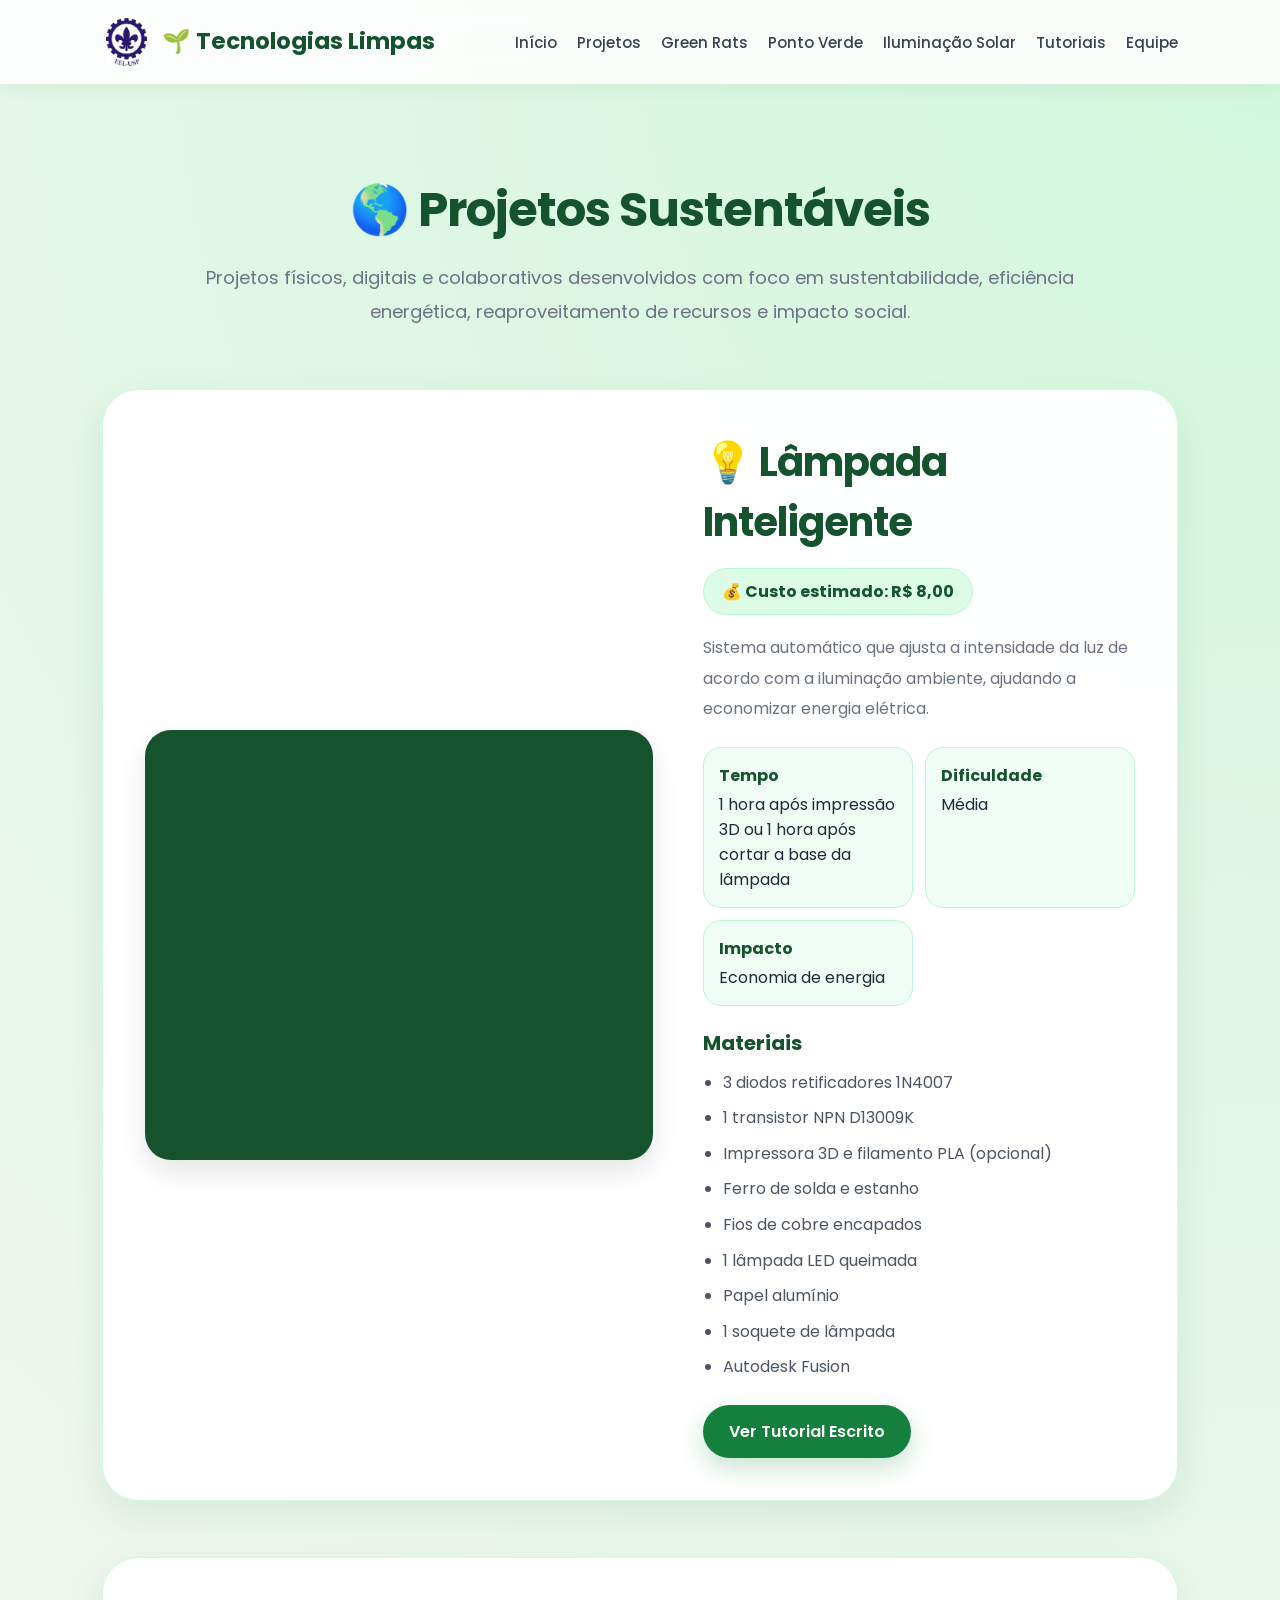
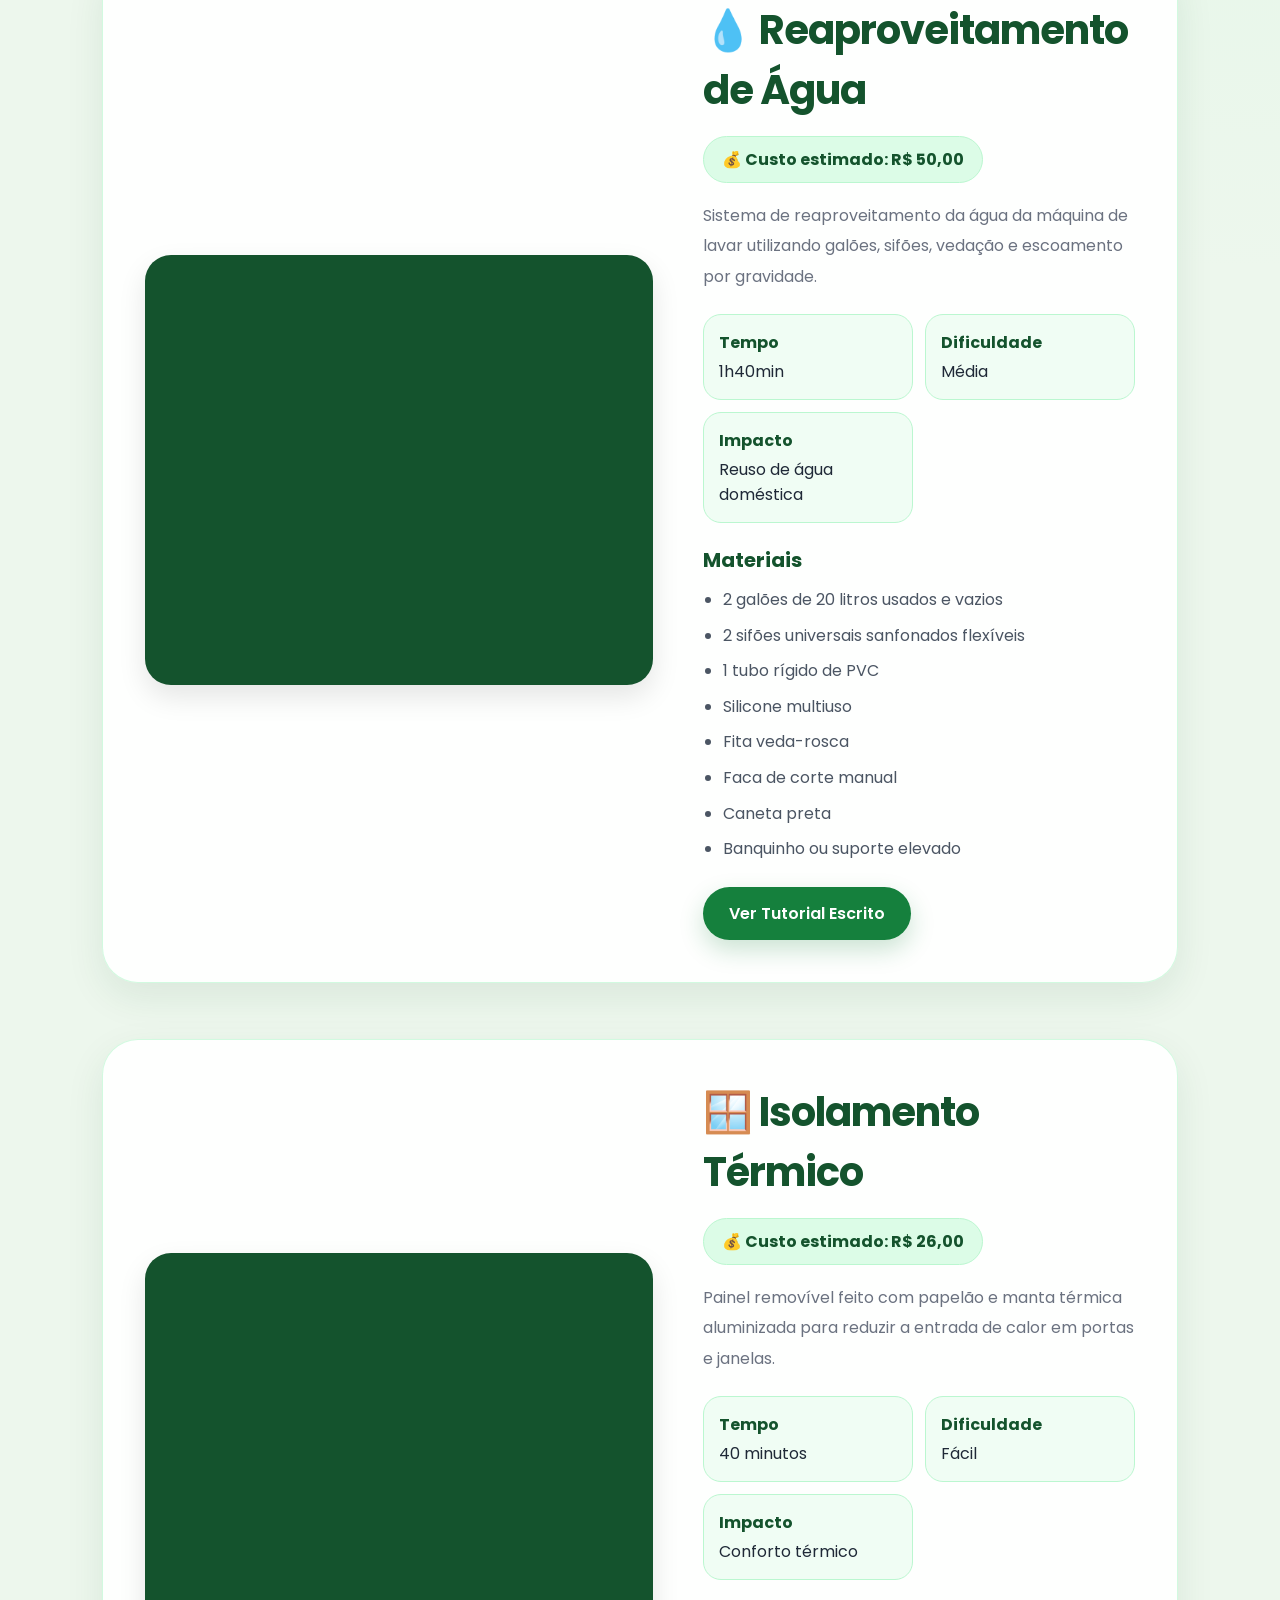
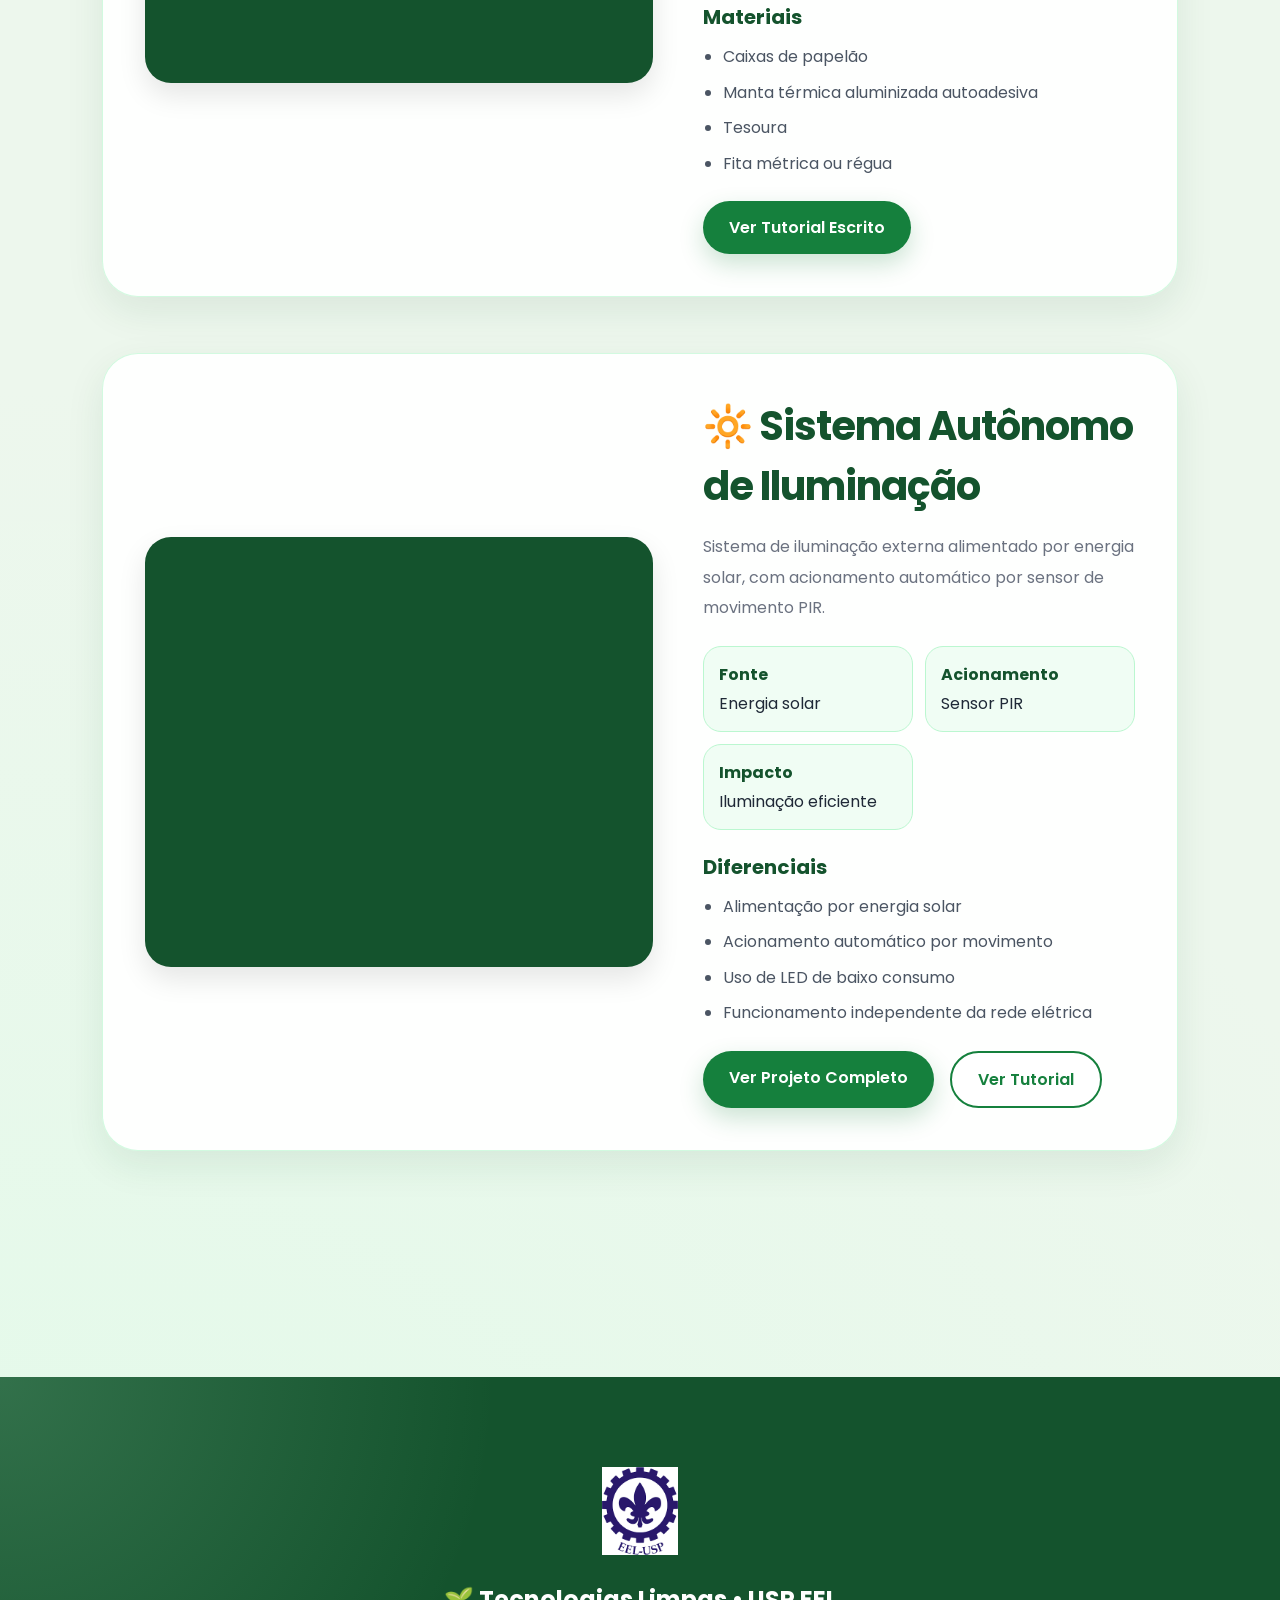
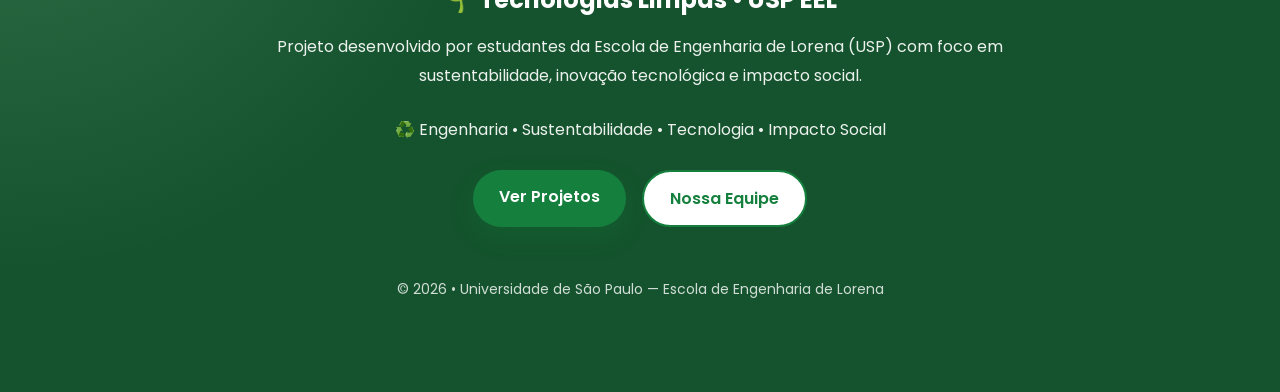
==== commit a9706328: "Update projetos.html" ====
--- a/projetos.html
+++ b/projetos.html
@@ -4,7 +4,7 @@
     <a href="index.html">Início</a><a href="projetos.html">Projetos</a><a href="greenrats.html">Green Rats</a><a href="pontoverde.html">Ponto Verde</a><a href="sistema.html">Iluminação Solar</a><a href="tutoriais.html">Tutoriais</a><a href="equipe.html">Equipe</a>
   </div>
 </nav><section><div class="section-title"><h2>🌎 Projetos Sustentáveis</h2><p>Projetos físicos, digitais e colaborativos desenvolvidos com foco em sustentabilidade, eficiência energética, reaproveitamento de recursos e impacto social.</p></div>
-<div class="project"><iframe src="https://youtu.be/sG25ZqrBieE?si=chDlLPfL6uzaB5Mp" title="Tutorial Lâmpada Inteligente" allowfullscreen></iframe><div class="project-content"><h3>💡 Lâmpada Inteligente</h3><span class="badge">💰 Custo estimado: R$ 8,00</span><p>Sistema automático que ajusta a intensidade da luz de acordo com a iluminação ambiente, ajudando a economizar energia elétrica.</p><div class="info-panel"><div class="info-item"><strong>Tempo</strong>1 hora após impressão 3D ou 1 hora após cortar a base da lâmpada</div><div class="info-item"><strong>Dificuldade</strong>Média</div><div class="info-item"><strong>Impacto</strong>Economia de energia</div></div><h4>Materiais</h4><ul><li>3 diodos retificadores 1N4007</li><li>1 transistor NPN D13009K</li><li>Impressora 3D e filamento PLA (opcional)</li><li>Ferro de solda e estanho</li><li>Fios de cobre encapados</li><li>1 lâmpada LED queimada</li><li>Papel alumínio</li><li>1 soquete de lâmpada</li><li>Autodesk Fusion</li></ul><a href="tutoriais.html#lampada" class="btn btn-primary">Ver Tutorial Escrito</a></div></div>
+<div class="project"><iframe src="https://youtu.be/sG25ZqrBieE?si=LYReTDOYOcl8CmJu" title="Tutorial Lâmpada Inteligente" allowfullscreen></iframe><div class="project-content"><h3>💡 Lâmpada Inteligente</h3><span class="badge">💰 Custo estimado: R$ 8,00</span><p>Sistema automático que ajusta a intensidade da luz de acordo com a iluminação ambiente, ajudando a economizar energia elétrica.</p><div class="info-panel"><div class="info-item"><strong>Tempo</strong>1 hora após impressão 3D ou 1 hora após cortar a base da lâmpada</div><div class="info-item"><strong>Dificuldade</strong>Média</div><div class="info-item"><strong>Impacto</strong>Economia de energia</div></div><h4>Materiais</h4><ul><li>3 diodos retificadores 1N4007</li><li>1 transistor NPN D13009K</li><li>Impressora 3D e filamento PLA (opcional)</li><li>Ferro de solda e estanho</li><li>Fios de cobre encapados</li><li>1 lâmpada LED queimada</li><li>Papel alumínio</li><li>1 soquete de lâmpada</li><li>Autodesk Fusion</li></ul><a href="tutoriais.html#lampada" class="btn btn-primary">Ver Tutorial Escrito</a></div></div>
 <div class="project"><iframe src="https://www.youtube.com/embed/k5P3YlL3Qps" title="Tutorial Reaproveitamento de Água" allowfullscreen></iframe><div class="project-content"><h3>💧 Reaproveitamento de Água</h3><span class="badge">💰 Custo estimado: R$ 50,00</span><p>Sistema de reaproveitamento da água da máquina de lavar utilizando galões, sifões, vedação e escoamento por gravidade.</p><div class="info-panel"><div class="info-item"><strong>Tempo</strong>1h40min</div><div class="info-item"><strong>Dificuldade</strong>Média</div><div class="info-item"><strong>Impacto</strong>Reuso de água doméstica</div></div><h4>Materiais</h4><ul><li>2 galões de 20 litros usados e vazios</li><li>2 sifões universais sanfonados flexíveis</li><li>1 tubo rígido de PVC</li><li>Silicone multiuso</li><li>Fita veda-rosca</li><li>Faca de corte manual</li><li>Caneta preta</li><li>Banquinho ou suporte elevado</li></ul><a href="tutoriais.html#agua" class="btn btn-primary">Ver Tutorial Escrito</a></div></div>
 <div class="project"><iframe src="https://www.youtube.com/embed/saBxbxxg36w" title="Tutorial Isolamento Térmico" allowfullscreen></iframe><div class="project-content"><h3>🪟 Isolamento Térmico</h3><span class="badge">💰 Custo estimado: R$ 26,00</span><p>Painel removível feito com papelão e manta térmica aluminizada para reduzir a entrada de calor em portas e janelas.</p><div class="info-panel"><div class="info-item"><strong>Tempo</strong>40 minutos</div><div class="info-item"><strong>Dificuldade</strong>Fácil</div><div class="info-item"><strong>Impacto</strong>Conforto térmico</div></div><h4>Materiais</h4><ul><li>Caixas de papelão</li><li>Manta térmica aluminizada autoadesiva</li><li>Tesoura</li><li>Fita métrica ou régua</li></ul><a href="tutoriais.html#manta" class="btn btn-primary">Ver Tutorial Escrito</a></div></div>
 <div class="project"><iframe src="https://www.youtube.com/embed/UAhFJ_pYkPs" title="Sistema Autônomo de Iluminação" allowfullscreen></iframe><div class="project-content"><h3>🔆 Sistema Autônomo de Iluminação</h3><p>Sistema de iluminação externa alimentado por energia solar, com acionamento automático por sensor de movimento PIR.</p><div class="info-panel"><div class="info-item"><strong>Fonte</strong>Energia solar</div><div class="info-item"><strong>Acionamento</strong>Sensor PIR</div><div class="info-item"><strong>Impacto</strong>Iluminação eficiente</div></div><h4>Diferenciais</h4><ul><li>Alimentação por energia solar</li><li>Acionamento automático por movimento</li><li>Uso de LED de baixo consumo</li><li>Funcionamento independente da rede elétrica</li></ul><div class="buttons"><a href="sistema.html" class="btn btn-primary">Ver Projeto Completo</a><a href="tutoriais.html#sistema" class="btn btn-secondary">Ver Tutorial</a></div></div></div></section><footer>
